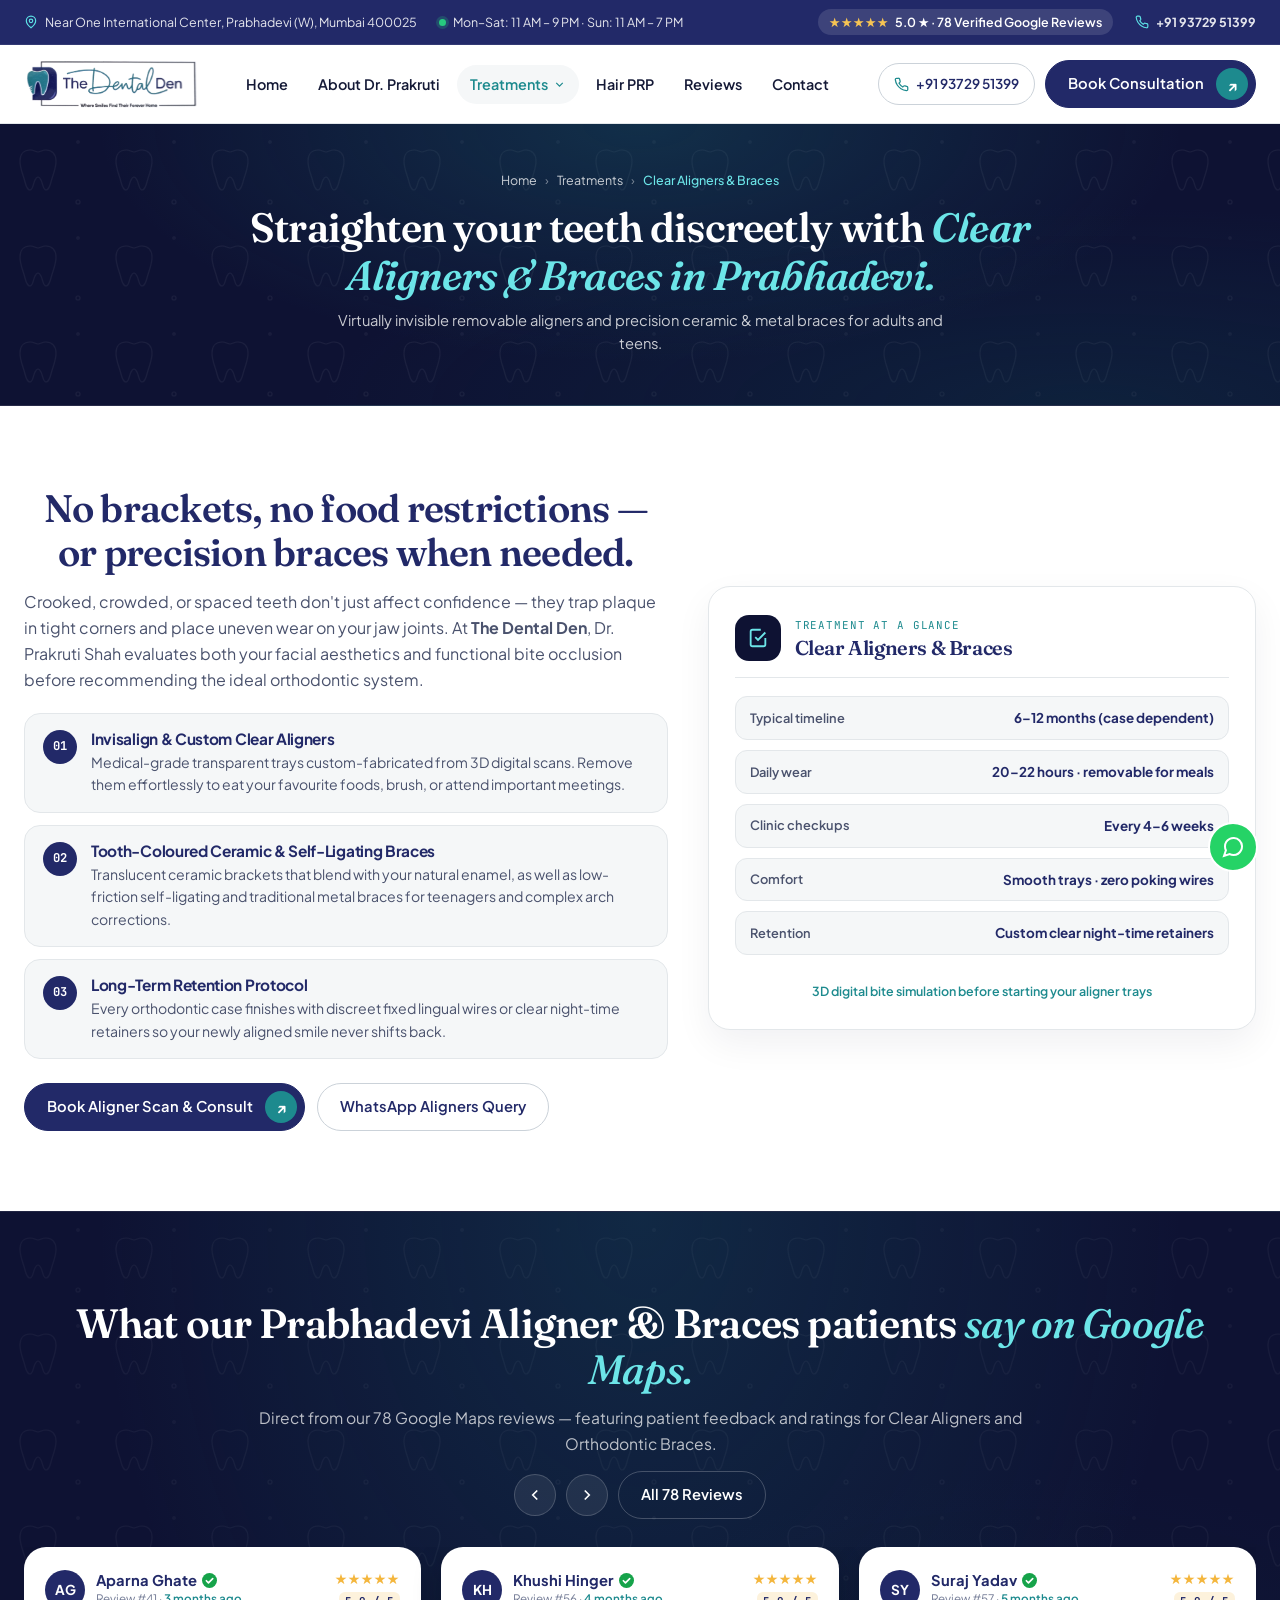
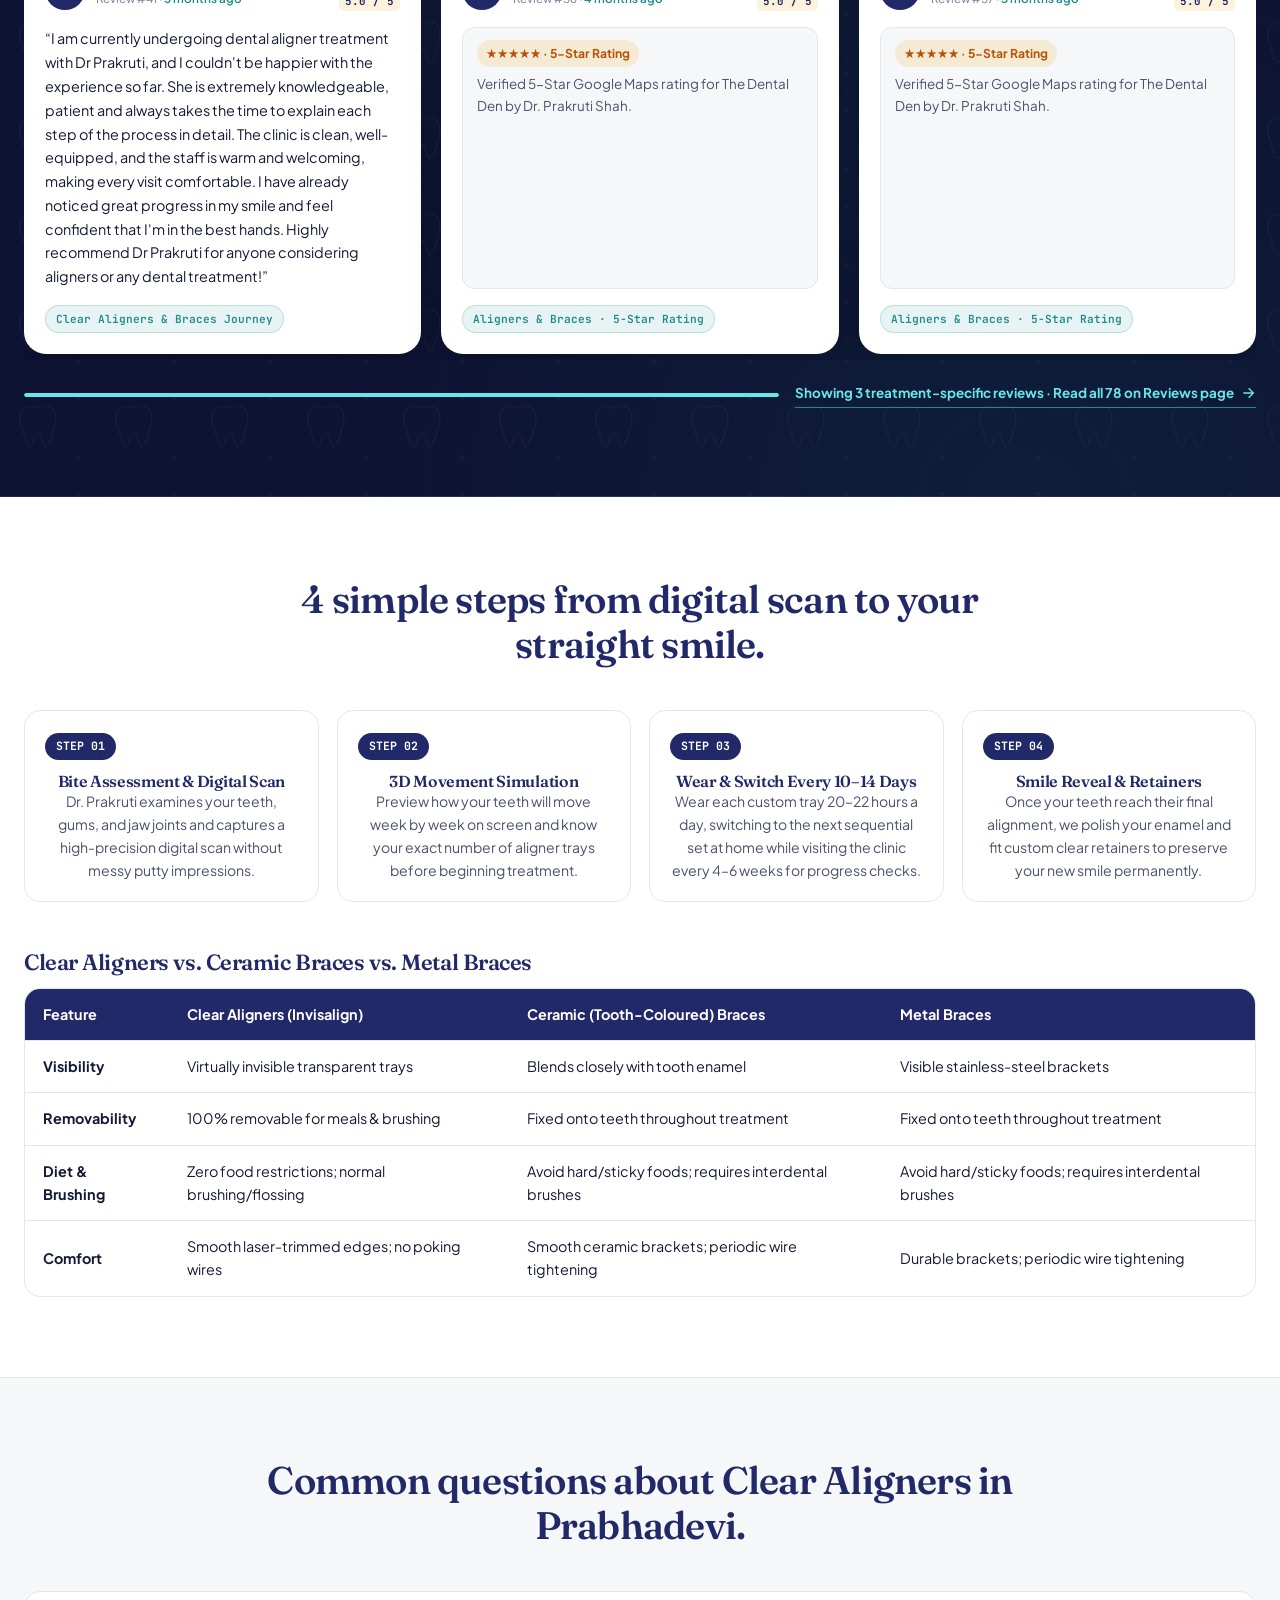
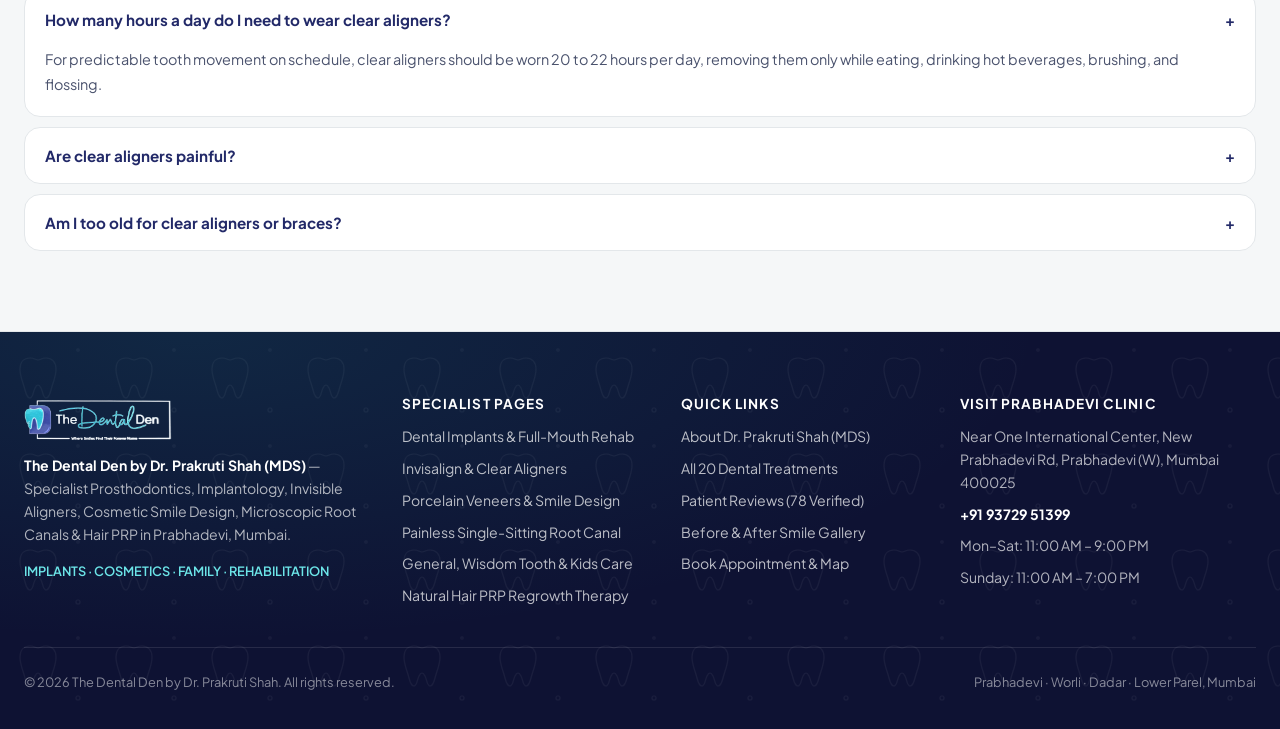
==== clear-aligners.html @ f4bcbfc5 "Initial production release of The Dental Den website (Dr. Prakruti Shah)" ====
<!DOCTYPE html>
<html lang="en-IN">
<head>
  <meta charset="UTF-8">
  <meta name="viewport" content="width=device-width, initial-scale=1.0">
  <title>Invisalign, Clear Aligners &amp; Braces in Prabhadevi, Mumbai | The Dental Den by Dr. Prakruti Shah</title>
  <meta name="description" content="Straighten crooked or spaced teeth discreetly with Invisalign, Clear Aligners, Ceramic &amp; Metal Braces at The Dental Den, Prabhadevi, Mumbai. 3D digital smile simulation &amp; personalized care by Dr. Prakruti Shah.">
  <link rel="canonical" href="https://thedentalden.in/clear-aligners.html">
    <link rel="preconnect" href="https://fonts.googleapis.com">
  <link rel="preconnect" href="https://fonts.gstatic.com" crossorigin>
  <link href="https://fonts.googleapis.com/css2?family=Fraunces:ital,opsz,wght@0,9..144,500;0,9..144,600;0,9..144,700;1,9..144,400;1,9..144,600&family=JetBrains+Mono:wght@500;600&family=Plus+Jakarta+Sans:wght@400;500;600;700&display=swap" rel="stylesheet">
  <link rel="stylesheet" href="assets/styles.css">

  <script type="application/ld+json">
  {
    "@context": "https://schema.org",
    "@graph": [
      {
        "@type": "BreadcrumbList",
        "itemListElement": [
          { "@type": "ListItem", "position": 1, "name": "Home", "item": "https://thedentalden.in/" },
          { "@type": "ListItem", "position": 2, "name": "Treatments", "item": "https://thedentalden.in/treatments.html" },
          { "@type": "ListItem", "position": 3, "name": "Invisalign, Clear Aligners & Braces", "item": "https://thedentalden.in/clear-aligners.html" }
        ]
      },
      {
        "@type": "MedicalProcedure",
        "name": "Invisalign, Clear Aligners & Orthodontic Braces",
        "procedureType": "https://schema.org/TherapeuticProcedure",
        "bodyLocation": "Teeth & Dental Arch",
        "description": "Orthodontic teeth straightening using removable transparent clear aligners (Invisalign), tooth-coloured ceramic braces, and precision metal braces at The Dental Den, Prabhadevi, Mumbai."
      },
      {
        "@type": "FAQPage",
        "mainEntity": [
          {
            "@type": "Question",
            "name": "How many hours a day do I need to wear clear aligners?",
            "acceptedAnswer": {
              "@type": "Answer",
              "text": "For predictable tooth movement on schedule, clear aligners should be worn 20 to 22 hours per day, removing them only while eating, drinking hot beverages, brushing, and flossing."
            }
          },
          {
            "@type": "Question",
            "name": "Are clear aligners suitable for working professionals in Prabhadevi & Lower Parel?",
            "acceptedAnswer": {
              "@type": "Answer",
              "text": "Yes! Because clear aligners are virtually invisible, removable for client lunches or presentations, and require fewer in-clinic adjustment visits than wired braces, they are the #1 choice for corporate professionals around One International Center and Lower Parel."
            }
          },
          {
            "@type": "Question",
            "name": "Do you also offer ceramic and metal braces for teenagers and complex bite cases?",
            "acceptedAnswer": {
              "@type": "Answer",
              "text": "Yes. Both Aligners and Braces are core treatments at The Dental Den. We offer tooth-coloured ceramic braces, self-ligating braces, and conventional metal braces depending on your clinical requirement and budget."
            }
          }
        ]
      }
    ]
  }
  </script>
</head>
<body>

  <!-- B1. Top Utility Bar (Visible on Desktop, Hidden on Mobile < 1024px) -->
  <div class="topbar">
    <div class="container topbar-inner">
      <div class="topbar-items">
        <span class="topbar-item">
          <svg viewBox="0 0 24 24" fill="none" stroke="currentColor" stroke-width="2"><path d="M20 10c0 6-8 12-8 12s-8-6-8-12a8 8 0 0 1 16 0Z"/><circle cx="12" cy="10" r="3"/></svg>
          <span>Near One International Center, Prabhadevi (W), Mumbai 400025</span>
        </span>
        <span class="topbar-item">
          <span class="status-dot"></span>
          <span>Mon–Sat: 11 AM – 9 PM · Sun: 11 AM – 7 PM</span>
        </span>
      </div>
      <div class="topbar-items">
        <a href="reviews.html" class="rating-pill" title="Read Verified Google Reviews">
          <span class="stars">★★★★★</span>
          <span>5.0 ★ · 78 Verified Google Reviews</span>
        </a>
        <a href="tel:+919372951399" class="topbar-item">
          <svg viewBox="0 0 24 24" fill="none" stroke="currentColor" stroke-width="2"><path d="M22 16.92v3a2 2 0 0 1-2.18 2 19.79 19.79 0 0 1-8.63-3.07 19.5 19.5 0 0 1-6-6 19.79 19.79 0 0 1-3.07-8.67A2 2 0 0 1 4.11 2h3a2 2 0 0 1 2 1.72c.127.96.361 1.903.7 2.81a2 2 0 0 1-.45 2.11L8.09 9.91a16 16 0 0 0 6 6l1.27-1.27a2 2 0 0 1 2.11-.45c.907.339 1.85.573 2.81.7A2 2 0 0 1 22 16.92z"/></svg>
          <strong>+91 93729 51399</strong>
        </a>
      </div>
    </div>
  </div>

  <!-- Sticky Header -->
  <header class="site-header">
    <div class="container nav-inner">
      <a href="index.html" class="brand-logo" aria-label="The Dental Den by Dr. Prakruti Shah Home">
        <img src="assets/logo-nav-light.webp" class="logo-for-light" alt="The Dental Den — Where Smiles Find Their Forever Home">
      </a>

      <nav class="nav-links" aria-label="Primary Navigation">
        <a href="index.html" class="nav-link">Home</a>
        <a href="about.html" class="nav-link">About Dr. Prakruti</a>
        <div class="nav-item-dropdown">
          <a href="treatments.html" class="nav-link active" aria-haspopup="true">
            <span>Treatments</span>
            <svg width="13" height="13" viewBox="0 0 24 24" fill="none" stroke="currentColor" stroke-width="2.2"><path d="m6 9 6 6 6-6"/></svg>
          </a>
          <div class="dropdown-menu" role="menu">
            <a href="dental-implants.html" class="dropdown-item">
              <div class="dropdown-icon"><svg viewBox="0 0 24 24" fill="none" stroke="currentColor" stroke-width="2"><path d="M12 2v20M8 6h8M9 12h6M10 18h4"/></svg></div>
              <div><strong>Dental Implants &amp; Rehab</strong><span>3D-guided implants, crowns &amp; bridges</span></div>
            </a>
            <a href="clear-aligners.html" class="dropdown-item">
              <div class="dropdown-icon"><svg viewBox="0 0 24 24" fill="none" stroke="currentColor" stroke-width="2"><rect x="3" y="8" width="18" height="8" rx="4"/></svg></div>
              <div><strong>Invisalign &amp; Clear Aligners</strong><span>Invisible braces &amp; orthodontic care</span></div>
            </a>
            <a href="cosmetic-dentistry.html" class="dropdown-item">
              <div class="dropdown-icon"><svg viewBox="0 0 24 24" fill="none" stroke="currentColor" stroke-width="2"><path d="m12 3 1.9 5.8a2 2 0 0 0 1.3 1.3L21 12l-5.8 1.9a2 2 0 0 0-1.3 1.3L12 21l-1.9-5.8a2 2 0 0 0-1.3-1.3L3 12l5.8-1.9a2 2 0 0 0 1.3-1.3Z"/></svg></div>
              <div><strong>Cosmetic &amp; Smile Design</strong><span>Porcelain veneers, laminates &amp; whitening</span></div>
            </a>
            <a href="root-canal-treatment.html" class="dropdown-item">
              <div class="dropdown-icon"><svg viewBox="0 0 24 24" fill="none" stroke="currentColor" stroke-width="2"><path d="M12 22s8-4 8-10V5l-8-3-8 3v7c0 6 8 10 8 10z"/></svg></div>
              <div><strong>Painless Root Canal (RCT)</strong><span>Single-sitting microscopic endodontics</span></div>
            </a>
            <a href="general-dentistry.html" class="dropdown-item">
              <div class="dropdown-icon"><svg viewBox="0 0 24 24" fill="none" stroke="currentColor" stroke-width="2"><circle cx="12" cy="12" r="9"/><path d="M9 12l2 2 4-4"/></svg></div>
              <div><strong>General &amp; Kids Dentistry</strong><span>Scaling, fillings, wisdom tooth &amp; kids care</span></div>
            </a>
            <a href="hair-prp.html" class="dropdown-item">
              <div class="dropdown-icon"><svg viewBox="0 0 24 24" fill="none" stroke="currentColor" stroke-width="2"><path d="M12 2.69l5.66 5.66a8 8 0 1 1-11.31 0z"/></svg></div>
              <div><strong>Hair PRP Therapy</strong><span>Natural platelet-rich plasma hair regrowth</span></div>
            </a>
          </div>
        </div>
        <a href="hair-prp.html" class="nav-link">Hair PRP</a>
        <a href="reviews.html" class="nav-link">Reviews</a>
        <a href="contact.html" class="nav-link">Contact</a>
      </nav>

      <div class="nav-actions">
        <a href="tel:+919372951399" class="nav-phone-btn">
          <svg viewBox="0 0 24 24" fill="none" stroke="currentColor" stroke-width="2"><path d="M22 16.92v3a2 2 0 0 1-2.18 2 19.79 19.79 0 0 1-8.63-3.07 19.5 19.5 0 0 1-6-6 19.79 19.79 0 0 1-3.07-8.67A2 2 0 0 1 4.11 2h3a2 2 0 0 1 2 1.72c.127.96.361 1.903.7 2.81a2 2 0 0 1-.45 2.11L8.09 9.91a16 16 0 0 0 6 6l1.27-1.27a2 2 0 0 1 2.11-.45c.907.339 1.85.573 2.81.7A2 2 0 0 1 22 16.92z"/></svg>
          <span>+91 93729 51399</span>
        </a>
        <button type="button" class="btn btn-primary" data-open-booking="true">
          <span>Book Consultation</span>
        </button>
        <button class="mobile-menu-btn" id="mobileMenuBtn" aria-label="Open navigation menu" aria-expanded="false">
          <svg viewBox="0 0 24 24" fill="none" stroke="currentColor" stroke-width="2"><line x1="3" y1="6" x2="21" y2="6"/><line x1="3" y1="12" x2="21" y2="12"/><line x1="3" y1="18" x2="21" y2="18"/></svg>
        </button>
      </div>
    </div>
  </header>

  <!-- B5. Mobile Drawer (Automatically populated & enhanced by main.js) -->
  <div class="mobile-drawer" id="mobileDrawer" aria-hidden="true">
    <div class="mobile-drawer-panel"></div>
  </div>

  <main>
    <section class="page-hero">
      <div class="wrap">
        <nav class="breadcrumb" aria-label="Breadcrumb">
          <a href="index.html">Home</a> <span>›</span> <a href="treatments.html">Treatments</a> <span>›</span> <span>Clear Aligners &amp; Braces</span>
        </nav>
        <h1>Straighten your teeth discreetly with <span class="serif">Clear Aligners &amp; Braces in Prabhadevi.</span></h1>
        <p class="lead">Virtually invisible removable aligners and precision ceramic &amp; metal braces for adults and teens.</p>
      </div>
    </section>

    <!-- ALIGNERS + BRACES OVERVIEW -->
    <section class="blk">
      <div class="wrap doc-grid">
        <div>
          <span class="eyebrow">Invisible &amp; Fixed Orthodontics</span>
          <h2 class="h2">No brackets, no food restrictions — <span class="serif">or precision braces when needed.</span></h2>
          <p style="color:var(--ink-2);margin:14px 0">
            Crooked, crowded, or spaced teeth don't just affect confidence — they trap plaque in tight corners and place uneven wear on your jaw joints. At <strong>The Dental Den</strong>, Dr. Prakruti Shah evaluates both your facial aesthetics and functional bite occlusion before recommending the ideal orthodontic system.
          </p>
          <div class="doc-creds">
            <div class="cred-row">
              <div class="cred-ico">01</div>
              <div>
                <h4>Invisalign &amp; Custom Clear Aligners</h4>
                <p>Medical-grade transparent trays custom-fabricated from 3D digital scans. Remove them effortlessly to eat your favourite foods, brush, or attend important meetings.</p>
              </div>
            </div>
            <div class="cred-row" id="braces">
              <div class="cred-ico">02</div>
              <div>
                <h4>Tooth-Coloured Ceramic &amp; Self-Ligating Braces</h4>
                <p>Translucent ceramic brackets that blend with your natural enamel, as well as low-friction self-ligating and traditional metal braces for teenagers and complex arch corrections.</p>
              </div>
            </div>
            <div class="cred-row">
              <div class="cred-ico">03</div>
              <div>
                <h4>Long-Term Retention Protocol</h4>
                <p>Every orthodontic case finishes with discreet fixed lingual wires or clear night-time retainers so your newly aligned smile never shifts back.</p>
              </div>
            </div>
          </div>
          <div class="hero-ctas" style="margin-top:24px">
            <a class="btn btn-primary" href="contact.html"><span>Book Aligner Scan &amp; Consult</span></a>
            <a class="btn btn-wa" href="https://wa.me/919372951399?text=Hello%20Dr.%20Prakruti%2C%20I%20would%20like%20to%20enquire%20about%20Clear%20Aligners%20%2F%20Braces%20at%20The%20Dental%20Den." target="_blank" rel="noopener">WhatsApp Aligners Query</a>
          </div>
        </div>

        <aside class="glance-card" aria-label="Clear Aligners at a glance">
          <div class="glance-head">
            <span class="glance-icon" aria-hidden="true"><svg viewBox="0 0 24 24" fill="none" stroke="currentColor" stroke-width="2"><path d="M9 11l3 3 8-8"/><path d="M20 12v7a2 2 0 0 1-2 2H6a2 2 0 0 1-2-2V5a2 2 0 0 1 2-2h9"/></svg></span>
            <div><small>Treatment at a glance</small><h3>Clear Aligners &amp; Braces</h3></div>
          </div>
          <dl class="glance-list">
            <div><dt>Typical timeline</dt><dd>6–12 months (case dependent)</dd></div>
            <div><dt>Daily wear</dt><dd>20–22 hours · removable for meals</dd></div>
            <div><dt>Clinic checkups</dt><dd>Every 4–6 weeks</dd></div>
            <div><dt>Comfort</dt><dd>Smooth trays · zero poking wires</dd></div>
            <div><dt>Retention</dt><dd>Custom clear night-time retainers</dd></div>
          </dl>
          <p class="glance-foot">3D digital bite simulation before starting your aligner trays</p>
        </aside>
      </div>
    </section>

            <!-- Treatment-Specific Verified Google Reviews Carousel (Homepage Layout: 3 Desktop / 1+Peek Mobile) -->
    <section class="section section-dark treatment-reviews-sec" id="reviews">
      <div class="container">
        <div class="section-header-split reveal">
          <div>
            <span class="eyebrow">Verified Clear Aligners & Braces Reviews · 3 Patients</span>
            <h2 class="section-title">What our Prabhadevi Aligner &amp; Braces patients <em>say on Google Maps.</em></h2>
            <p class="section-sub">Direct from our 78 Google Maps reviews — featuring patient feedback and ratings for Clear Aligners and Orthodontic Braces.</p>
          </div>
          <div class="reviews-controls">
            <button type="button" class="carousel-btn" id="reviewsPrevBtn" data-carousel-prev aria-label="Previous review">
              <svg viewBox="0 0 24 24" fill="none" stroke="currentColor" stroke-width="2.2"><path d="m15 18-6-6 6-6"/></svg>
            </button>
            <button type="button" class="carousel-btn" id="reviewsNextBtn" data-carousel-next aria-label="Next review">
              <svg viewBox="0 0 24 24" fill="none" stroke="currentColor" stroke-width="2.2"><path d="m9 18 6-6-6-6"/></svg>
            </button>
            <a href="reviews.html" class="btn btn-ghost">
              <span>All 78 Reviews</span>
            </a>
          </div>
        </div>

        <div class="reviews-carousel-track" id="reviewsCarouselTrack">
          <article class="review-card" data-review-id="41" data-categories="aligners" data-stars="5">
            <div class="review-head">
              <div class="reviewer-meta">
                <div class="reviewer-avatar">AG</div>
                <div>
                  <div class="reviewer-name">Aparna Ghate</div>
                  <div class="reviewer-badge">Review #41 · <span class="rev-time-pill">3 months ago</span></div>
                </div>
              </div>
              <div class="review-rating-col" aria-label="5 out of 5 stars">
                <div class="review-stars">★★★★★</div>
                <span class="review-star-num">5.0 / 5</span>
              </div>
            </div>
            <p class="review-quote">“I am currently undergoing dental aligner treatment with Dr Prakruti, and I couldn&#x27;t be happier with the experience so far. She is extremely knowledgeable, patient and always takes the time to explain each step of the process in detail. The clinic is clean, well-equipped, and the staff is warm and welcoming, making every visit comfortable. I have already noticed great progress in my smile and feel confident that I&#x27;m in the best hands. Highly recommend Dr Prakruti for anyone considering aligners or any dental treatment!”</p>
            <span class="review-tag">Clear Aligners &amp; Braces Journey</span>
          </article>

          <article class="review-card" data-review-id="56" data-categories="aligners star-only" data-stars="5">
            <div class="review-head">
              <div class="reviewer-meta">
                <div class="reviewer-avatar">KH</div>
                <div>
                  <div class="reviewer-name">Khushi Hinger</div>
                  <div class="reviewer-badge">Review #56 · <span class="rev-time-pill">4 months ago</span></div>
                </div>
              </div>
              <div class="review-rating-col" aria-label="5 out of 5 stars">
                <div class="review-stars">★★★★★</div>
                <span class="review-star-num">5.0 / 5</span>
              </div>
            </div>
            <div class="review-quote review-star-only-box">
              <span class="star-only-pill">★★★★★ · 5-Star Rating</span>
              <p>Verified 5-Star Google Maps rating for The Dental Den by Dr. Prakruti Shah.</p>
            </div>
            <span class="review-tag">Aligners &amp; Braces · 5-Star Rating</span>
          </article>

          <article class="review-card" data-review-id="57" data-categories="aligners star-only" data-stars="5">
            <div class="review-head">
              <div class="reviewer-meta">
                <div class="reviewer-avatar">SY</div>
                <div>
                  <div class="reviewer-name">Suraj Yadav</div>
                  <div class="reviewer-badge">Review #57 · <span class="rev-time-pill">5 months ago</span></div>
                </div>
              </div>
              <div class="review-rating-col" aria-label="5 out of 5 stars">
                <div class="review-stars">★★★★★</div>
                <span class="review-star-num">5.0 / 5</span>
              </div>
            </div>
            <div class="review-quote review-star-only-box">
              <span class="star-only-pill">★★★★★ · 5-Star Rating</span>
              <p>Verified 5-Star Google Maps rating for The Dental Den by Dr. Prakruti Shah.</p>
            </div>
            <span class="review-tag">Aligners &amp; Braces · 5-Star Rating</span>
          </article>
        </div>

        <div class="carousel-progress-wrap">
          <div class="carousel-progress-bar" aria-hidden="true">
            <div class="carousel-progress-fill" id="reviewsProgressFill"></div>
          </div>
          <a href="reviews.html" class="link-editorial">
            <span>Showing 3 treatment-specific reviews · Read all 78 on Reviews page</span>
            <svg viewBox="0 0 24 24" fill="none" stroke="currentColor" stroke-width="2"><path d="M5 12h14M13 5l7 7-7 7"/></svg>
          </a>
        </div>
      </div>
    </section>

    <!-- PROCESS + COMPARISON TABLE -->
    <section class="blk">
      <div class="wrap">
        <div class="sec-head">
          <div>
            <span class="eyebrow">How Clear Aligners Work</span>
            <h2 class="h2">4 simple steps from digital scan <span class="serif">to your straight smile.</span></h2>
          </div>
        </div>

        <div class="process-steps">
          <div class="step-card">
            <span class="step-num">STEP 01</span>
            <h4>Bite Assessment &amp; Digital Scan</h4>
            <p>Dr. Prakruti examines your teeth, gums, and jaw joints and captures a high-precision digital scan without messy putty impressions.</p>
          </div>
          <div class="step-card">
            <span class="step-num">STEP 02</span>
            <h4>3D Movement Simulation</h4>
            <p>Preview how your teeth will move week by week on screen and know your exact number of aligner trays before beginning treatment.</p>
          </div>
          <div class="step-card">
            <span class="step-num">STEP 03</span>
            <h4>Wear &amp; Switch Every 10–14 Days</h4>
            <p>Wear each custom tray 20–22 hours a day, switching to the next sequential set at home while visiting the clinic every 4–6 weeks for progress checks.</p>
          </div>
          <div class="step-card">
            <span class="step-num">STEP 04</span>
            <h4>Smile Reveal &amp; Retainers</h4>
            <p>Once your teeth reach their final alignment, we polish your enamel and fit custom clear retainers to preserve your new smile permanently.</p>
          </div>
        </div>

        <h3 style="font-size:22px;margin:48px 0 12px">Clear Aligners vs. Ceramic Braces vs. Metal Braces</h3>
        <div class="compare-table-wrap">
          <table class="compare-table">
            <thead>
              <tr>
                <th>Feature</th>
                <th>Clear Aligners (Invisalign)</th>
                <th>Ceramic (Tooth-Coloured) Braces</th>
                <th>Metal Braces</th>
              </tr>
            </thead>
            <tbody>
              <tr>
                <td><strong>Visibility</strong></td>
                <td>Virtually invisible transparent trays</td>
                <td>Blends closely with tooth enamel</td>
                <td>Visible stainless-steel brackets</td>
              </tr>
              <tr>
                <td><strong>Removability</strong></td>
                <td>100% removable for meals &amp; brushing</td>
                <td>Fixed onto teeth throughout treatment</td>
                <td>Fixed onto teeth throughout treatment</td>
              </tr>
              <tr>
                <td><strong>Diet &amp; Brushing</strong></td>
                <td>Zero food restrictions; normal brushing/flossing</td>
                <td>Avoid hard/sticky foods; requires interdental brushes</td>
                <td>Avoid hard/sticky foods; requires interdental brushes</td>
              </tr>
              <tr>
                <td><strong>Comfort</strong></td>
                <td>Smooth laser-trimmed edges; no poking wires</td>
                <td>Smooth ceramic brackets; periodic wire tightening</td>
                <td>Durable brackets; periodic wire tightening</td>
              </tr>
            </tbody>
          </table>
        </div>
      </div>
    </section>

    <!-- FAQs -->
    <section class="blk alt">
      <div class="wrap">
        <div class="sec-head">
          <div>
            <span class="eyebrow">Aligner &amp; Braces FAQs</span>
            <h2 class="h2">Common questions about <span class="serif">Clear Aligners in Prabhadevi.</span></h2>
          </div>
        </div>

        <div class="faq-list">
          <div class="faq-item open">
            <button class="faq-q">How many hours a day do I need to wear clear aligners? <span class="plus">+</span></button>
            <div class="faq-a">For predictable tooth movement on schedule, clear aligners should be worn 20 to 22 hours per day, removing them only while eating, drinking hot beverages, brushing, and flossing.</div>
          </div>
          <div class="faq-item">
            <button class="faq-q">Are clear aligners painful? <span class="plus">+</span></button>
            <div class="faq-a">No. Unlike wire braces that can poke the cheeks, clear aligners apply gentle, controlled micro-forces. You may feel mild snugness for the first 24–48 hours when switching to a new tray, which is a sign the aligner is gently moving your teeth.</div>
          </div>
          <div class="faq-item">
            <button class="faq-q">Am I too old for clear aligners or braces? <span class="plus">+</span></button>
            <div class="faq-a">Never! As long as your gums and supporting bone are healthy, teeth can be moved safely at age 15 or age 55. Many of our aligner patients are working professionals in their 20s, 30s, and 40s.</div>
          </div>
        </div>
      </div>
    </section>
  </main>

  <!-- Footer -->
  <footer class="site-footer">
    <div class="container">
      <div class="footer-grid">
        <div class="footer-col">
          <a href="index.html" class="brand-logo" style="margin-bottom:14px;">
            <img src="assets/logo-nav-dark.webp" alt="The Dental Den Logo" style="height:44px;width:auto;">
          </a>
          <p style="font-size:0.88rem;line-height:1.65;margin-bottom:14px;">
            <strong>The Dental Den by Dr. Prakruti Shah (MDS)</strong> — Specialist Prosthodontics, Implantology, Invisible Aligners, Cosmetic Smile Design, Microscopic Root Canals &amp; Hair PRP in Prabhadevi, Mumbai.
          </p>
          <p style="font-size:0.8rem;color:var(--teal);font-weight:600;">
            IMPLANTS · COSMETICS · FAMILY · REHABILITATION
          </p>
        </div>

        <div class="footer-col">
          <h4>Specialist Pages</h4>
          <div class="footer-links">
            <a href="dental-implants.html">Dental Implants &amp; Full-Mouth Rehab</a>
            <a href="clear-aligners.html">Invisalign &amp; Clear Aligners</a>
            <a href="cosmetic-dentistry.html">Porcelain Veneers &amp; Smile Design</a>
            <a href="root-canal-treatment.html">Painless Single-Sitting Root Canal</a>
            <a href="general-dentistry.html">General, Wisdom Tooth &amp; Kids Care</a>
            <a href="hair-prp.html">Natural Hair PRP Regrowth Therapy</a>
          </div>
        </div>

        <div class="footer-col">
          <h4>Quick Links</h4>
          <div class="footer-links">
            <a href="about.html">About Dr. Prakruti Shah (MDS)</a>
            <a href="treatments.html">All 20 Dental Treatments</a>
            <a href="reviews.html">Patient Reviews (78 Verified)</a>
            <a href="#smile-results">Before &amp; After Smile Gallery</a>
            <a href="contact.html">Book Appointment &amp; Map</a>
          </div>
        </div>

        <div class="footer-col">
          <h4>Visit Prabhadevi Clinic</h4>
          <div class="footer-links">
            <span>Near One International Center, New Prabhadevi Rd, Prabhadevi (W), Mumbai 400025</span>
            <a href="tel:+919372951399" style="font-weight:700;color:#FFFFFF;">+91 93729 51399</a>
            <span>Mon–Sat: 11:00 AM – 9:00 PM</span>
            <span>Sunday: 11:00 AM – 7:00 PM</span>
          </div>
        </div>
      </div>

      <div class="footer-bottom">
        <span>© 2026 The Dental Den by Dr. Prakruti Shah. All rights reserved.</span>
        <span>Prabhadevi · Worli · Dadar · Lower Parel, Mumbai</span>
      </div>
    </div>
  </footer>

  <!-- B2. Floating Rounded Mobile Bottom Dock (Option 3) -->
  <nav class="mobile-bottom-bar" aria-label="Quick Mobile Actions">
    <a href="tel:+919372951399" class="mob-tab">
      <svg viewBox="0 0 24 24" fill="none" stroke="currentColor" stroke-width="2"><path d="M22 16.92v3a2 2 0 0 1-2.18 2 19.79 19.79 0 0 1-8.63-3.07 19.5 19.5 0 0 1-6-6 19.79 19.79 0 0 1-3.07-8.67A2 2 0 0 1 4.11 2h3a2 2 0 0 1 2 1.72c.127.96.361 1.903.7 2.81a2 2 0 0 1-.45 2.11L8.09 9.91a16 16 0 0 0 6 6l1.27-1.27a2 2 0 0 1 2.11-.45c.907.339 1.85.573 2.81.7A2 2 0 0 1 22 16.92z"/></svg>
      <span>Call</span>
    </a>
    <a href="https://wa.me/919372951399?text=Hi%20Dr.%20Prakruti%2C%20I%20would%20like%20to%20book%20an%20appointment%20at%20The%20Dental%20Den." target="_blank" rel="noopener" class="mob-tab">
      <svg viewBox="0 0 24 24" fill="none" stroke="currentColor" stroke-width="2"><path d="M21 11.5a8.38 8.38 0 0 1-.9 3.8 8.5 8.5 0 0 1-7.6 4.7 8.38 8.38 0 0 1-3.8-.9L3 21l1.9-5.7a8.38 8.38 0 0 1-.9-3.8 8.5 8.5 0 0 1 4.7-7.6 8.38 8.38 0 0 1 3.8-.9h.5a8.48 8.48 0 0 1 8 8v.5z"/></svg>
      <span>WhatsApp</span>
    </a>
    <a href="https://maps.app.goo.gl/qgpQpd8vG98as5N77" target="_blank" rel="noopener" class="mob-tab">
      <svg viewBox="0 0 24 24" fill="none" stroke="currentColor" stroke-width="2"><path d="M20 10c0 6-8 12-8 12s-8-6-8-12a8 8 0 0 1 16 0Z"/><circle cx="12" cy="10" r="3"/></svg>
      <span>Map</span>
    </a>
    <a href="#contact" class="mob-tab primary" data-open-booking="true">
      <svg viewBox="0 0 24 24" fill="none" stroke="currentColor" stroke-width="2"><rect x="3" y="4" width="18" height="18" rx="2"/><path d="M16 2v4M8 2v4M3 10h18"/></svg>
      <span>Book Visit</span>
    </a>
  </nav>

  <script src="assets/main.js"></script>
</body>
</html>
---- assets/styles.css ----
/* ==========================================================================
   THE DENTAL DEN BY DR. PRAKRUTI SHAH — V3 CLEAN CLINICAL LUXURY DESIGN SYSTEM
   3-Colour Palette: Deep Navy (#222968) · Logo Teal (#1D8A8E) · Soft Grey (#F5F7F8)
   Background: Crisp White (#FFFFFF) · Flat 1px Borders · Option 3 Pill + Arrow Buttons
   ========================================================================== */

:root {
  /* Core 3-Colour System + Crisp White */
  --bg: #FFFFFF;
  --bg-soft: #F5F7F8;
  --bg-elevated: #FFFFFF;
  --surface: #FFFFFF;
  --surface-2: #F5F7F8;

  /* Primary 1: Deep Navy */
  --navy: #222968;
  --navy-deep: #141942;
  --navy-soft: rgba(34, 41, 104, 0.06);

  /* Primary 2: Logo Teal */
  --teal: #1D8A8E;
  --teal-deep: #156B6E;
  --teal-soft: rgba(29, 138, 142, 0.10);

  /* Text Hierarchy */
  --ink: #141936;
  --ink-2: #4A526D;
  --ink-3: #747C96;

  /* Flat Clean Borders (Zero Heavy Shadows) */
  --line: #E3E7EA;
  --line-strong: #CBD2D9;

  /* Compatibility Aliases for Subpages */
  --accent: #1D8A8E;
  --accent-2: #222968;
  --gold: #1D8A8E;
  --gold-soft: rgba(29, 138, 142, 0.10);

  /* Typography */
  --font-display: 'Fraunces', Georgia, serif;
  --font-sans: 'Plus Jakarta Sans', -apple-system, BlinkMacSystemFont, sans-serif;
  --font-mono: 'JetBrains Mono', monospace;

  /* Layout & Radii */
  --container: 1260px;
  --radius-xs: 8px;
  --radius-sm: 12px;
  --radius-md: 16px;
  --radius-lg: 22px;
  --radius-xl: 28px;
  --radius-pill: 999px;
  --ease-out: cubic-bezier(0.22, 1, 0.36, 1);
}

/* Reset & Base */
*, *::before, *::after {
  box-sizing: border-box;
  margin: 0;
  padding: 0;
}

html {
  scroll-behavior: smooth;
  scroll-padding-top: 88px;
  -webkit-text-size-adjust: 100%;
  background: var(--bg);
}

body {
  font-family: var(--font-sans);
  background-color: var(--bg);
  color: var(--ink);
  line-height: 1.62;
  font-size: 16px;
  overflow-x: hidden;
  -webkit-font-smoothing: antialiased;
  -moz-osx-font-smoothing: grayscale;
}

@media (max-width: 1023px) {
  body {
    padding-bottom: 84px; /* Space for Floating Mobile Dock */
  }
}

img, svg, video {
  max-width: 100%;
  height: auto;
  display: block;
}

a {
  color: inherit;
  text-decoration: none;
  transition: color 0.2s var(--ease-out), background-color 0.2s var(--ease-out), border-color 0.2s var(--ease-out), transform 0.2s var(--ease-out);
}

button, input, select, textarea {
  font-family: inherit;
  font-size: inherit;
  color: inherit;
  background: none;
  border: none;
}

button {
  cursor: pointer;
}

ul {
  list-style: none;
}

.container {
  width: 100%;
  max-width: var(--container);
  margin: 0 auto;
  padding: 0 24px;
}

@media (max-width: 640px) {
  .container {
    padding: 0 16px;
  }
}

/* ==========================================================================
   TYPOGRAPHY & SECTION HEADERS
   ========================================================================== */
.eyebrow {
  display: inline-flex;
  align-items: center;
  gap: 8px;
  font-family: var(--font-mono);
  font-size: 0.74rem;
  font-weight: 600;
  text-transform: uppercase;
  letter-spacing: 0.12em;
  color: var(--teal);
  background: var(--teal-soft);
  padding: 6px 13px;
  border-radius: var(--radius-pill);
  margin-bottom: 14px;
}

.eyebrow::before {
  content: "";
  width: 6px;
  height: 6px;
  border-radius: 50%;
  background: var(--teal);
  flex-shrink: 0;
}

h1, h2, h3, h4, .serif {
  font-family: var(--font-display);
  font-weight: 600;
  line-height: 1.14;
  letter-spacing: -0.02em;
  color: var(--navy);
}

h1 em, h2 em, h3 em, .serif em {
  font-style: italic;
  font-weight: 500;
  color: var(--teal);
}

.section {
  padding: 88px 0;
  position: relative;
  background: var(--bg);
}

.section-soft,
.section.alt-bg {
  background: var(--bg-soft);
  border-top: 1px solid var(--line);
  border-bottom: 1px solid var(--line);
}

@media (max-width: 767px) {
  .section {
    padding: 56px 0;
  }
}

/* Centred section headers: eyebrow, title, subtext and any controls/tabs stack in the middle */
.section-header,
.sec-head {
  display: flex;
  flex-direction: column;
  align-items: center;
  justify-content: center;
  text-align: center;
  gap: 22px;
  margin-bottom: 44px;
}

.section-header-left,
.sec-head > div {
  max-width: 760px;
  margin: 0 auto;
}

.sec-head .lead {
  margin: 0 auto;
}

.section-header .eyebrow,
.sec-head .eyebrow {
  justify-content: center;
  text-align: center;
  max-width: 100%;
}

@media (max-width: 767px) {
  .section-header .eyebrow,
  .sec-head .eyebrow {
    border-radius: 18px;
    line-height: 1.5;
  }

  .section-header .eyebrow::before,
  .sec-head .eyebrow::before {
    display: none;
  }
}

.section-title {
  font-size: clamp(1.85rem, 3.2vw, 2.75rem);
  color: var(--navy);
  margin-bottom: 12px;
}

.section-sub {
  font-size: 1.02rem;
  color: var(--ink-2);
  max-width: 620px;
  line-height: 1.65;
}

.section-header .section-sub {
  margin-left: auto;
  margin-right: auto;
}

/* ==========================================================================
   UNIVERSAL BUTTON SYSTEM — OPTION 3: PILL + ARROW CIRCLE (EDITORIAL LUXURY)
   Strict Max of 2 Buttons Side-by-Side
   ========================================================================== */
.btn {
  display: inline-flex;
  align-items: center;
  justify-content: center;
  gap: 12px;
  font-family: var(--font-sans);
  font-size: 0.92rem;
  font-weight: 600;
  line-height: 1.2;
  border-radius: var(--radius-pill);
  cursor: pointer;
  transition: transform 0.22s var(--ease-out), background-color 0.22s var(--ease-out), border-color 0.22s var(--ease-out), color 0.22s var(--ease-out);
  white-space: nowrap;
  text-decoration: none;
  position: relative;
}

/* Hide any legacy inline SVG inside .btn-primary so only the clean Option 3 Arrow Circle shows */
.btn-primary > svg {
  display: none !important;
}

.btn-primary {
  background: var(--navy);
  color: #FFFFFF;
  padding: 7px 7px 7px 22px;
  min-height: 48px;
  border: 1px solid var(--navy);
}

.btn-primary::after {
  content: "↗";
  display: inline-flex;
  align-items: center;
  justify-content: center;
  width: 32px;
  height: 32px;
  border-radius: 50%;
  background: var(--teal);
  color: #FFFFFF;
  font-size: 0.95rem;
  font-weight: 700;
  line-height: 1;
  transition: transform 0.24s var(--ease-out), background-color 0.24s var(--ease-out);
  flex-shrink: 0;
}

.btn-primary:hover {
  background: var(--navy-deep);
  border-color: var(--navy-deep);
  transform: translateY(-2px);
}

.btn-primary:hover::after {
  transform: rotate(45deg);
  background: #229CA1;
}

/* White Pill + Teal Arrow Circle on Dark Hero / Navy CTA Cards */
.btn-primary.on-dark,
.hero .btn-primary,
.cta-band-card .btn-primary,
.parallax-card .btn-primary {
  background: #FFFFFF;
  color: var(--navy);
  border-color: #FFFFFF;
}

.btn-primary.on-dark:hover,
.hero .btn-primary:hover,
.cta-band-card .btn-primary:hover,
.parallax-card .btn-primary:hover {
  background: var(--bg-soft);
  color: var(--navy-deep);
  transform: translateY(-2px);
}

/* Secondary / Ghost Button */
.btn-ghost,
.btn-secondary {
  background: #FFFFFF;
  color: var(--navy);
  border: 1px solid var(--line-strong);
  padding: 11px 22px;
  min-height: 48px;
}

.btn-ghost > svg,
.btn-secondary > svg {
  width: 16px;
  height: 16px;
  flex-shrink: 0;
}

.btn-ghost:hover,
.btn-secondary:hover {
  border-color: var(--teal);
  color: var(--teal);
  background: var(--bg-soft);
  transform: translateY(-2px);
}

.hero .btn-ghost,
.cta-band-card .btn-ghost,
.parallax-card .btn-ghost {
  background: rgba(255, 255, 255, 0.12);
  color: #FFFFFF;
  border: 1px solid rgba(255, 255, 255, 0.34);
  backdrop-filter: blur(8px);
}

.hero .btn-ghost:hover,
.cta-band-card .btn-ghost:hover,
.parallax-card .btn-ghost:hover {
  background: rgba(255, 255, 255, 0.22);
  border-color: #FFFFFF;
  color: #FFFFFF;
}

/* Small Compact Button Variant */
.btn-sm {
  min-height: 38px;
  padding: 5px 5px 5px 16px;
  font-size: 0.82rem;
  gap: 8px;
}

.btn-sm.btn-primary::after {
  width: 26px;
  height: 26px;
  font-size: 0.82rem;
}

.btn-sm.btn-ghost,
.btn-sm.btn-secondary {
  padding: 7px 15px;
  min-height: 38px;
}

/* Editorial Link with Arrow */
.link-editorial {
  display: inline-flex;
  align-items: center;
  gap: 8px;
  font-size: 0.88rem;
  font-weight: 700;
  color: var(--navy);
  padding-bottom: 3px;
  border-bottom: 1.5px solid var(--teal);
  transition: gap 0.2s var(--ease-out), color 0.2s var(--ease-out);
}

.link-editorial:hover {
  color: var(--teal);
  gap: 12px;
}

/* ==========================================================================
   B1. TOP UTILITY BAR (VISIBLE ON DESKTOP, HIDDEN ON MOBILE)
   ========================================================================== */
.topbar {
  background: var(--navy);
  color: rgba(255, 255, 255, 0.9);
  font-size: 0.78rem;
  padding: 9px 0;
  border-bottom: 1px solid rgba(255, 255, 255, 0.08);
}

@media (max-width: 1023px) {
  .topbar {
    display: none !important;
  }
}

.topbar-inner {
  display: flex;
  justify-content: space-between;
  align-items: center;
  gap: 16px;
}

.topbar-items {
  display: flex;
  align-items: center;
  gap: 22px;
  flex-wrap: wrap;
}

.topbar-item {
  display: inline-flex;
  align-items: center;
  gap: 7px;
  color: rgba(255, 255, 255, 0.88);
}

.topbar-item svg {
  width: 14px;
  height: 14px;
  color: #5CE1E6;
  flex-shrink: 0;
}

.topbar-item a:hover {
  color: #FFFFFF;
  text-decoration: underline;
}

.status-dot {
  width: 7px;
  height: 7px;
  border-radius: 50%;
  background: #27C97F;
  box-shadow: 0 0 0 3px rgba(39, 201, 127, 0.22);
  display: inline-block;
}

.rating-pill {
  display: inline-flex;
  align-items: center;
  gap: 6px;
  background: rgba(255, 255, 255, 0.12);
  padding: 3px 11px;
  border-radius: var(--radius-pill);
  font-weight: 600;
  color: #FFFFFF;
}

.rating-pill .stars {
  color: #F6C453;
  letter-spacing: 1px;
}

/* ==========================================================================
   STICKY HEADER & NAVIGATION
   ========================================================================== */
.site-header {
  position: sticky;
  top: 0;
  z-index: 900;
  background: rgba(255, 255, 255, 0.96);
  backdrop-filter: blur(12px);
  -webkit-backdrop-filter: blur(12px);
  border-bottom: 1px solid var(--line);
}

.nav-inner {
  display: flex;
  align-items: center;
  justify-content: space-between;
  height: 78px;
  gap: 20px;
}

.brand-logo {
  display: inline-flex;
  align-items: center;
  flex-shrink: 0;
}

.brand-logo img {
  height: 50px;
  width: auto;
  object-fit: contain;
}

.brand-logo .logo-for-dark {
  display: none !important;
}

.brand-logo .logo-for-light {
  display: block !important;
}

@media (max-width: 640px) {
  .nav-inner {
    height: 68px;
  }
  .brand-logo img {
    height: 42px;
  }
}

.nav-links {
  display: flex;
  align-items: center;
  gap: 4px;
}

@media (max-width: 1023px) {
  .nav-links {
    display: none;
  }
}

.nav-link {
  padding: 8px 13px;
  font-size: 0.9rem;
  font-weight: 600;
  color: var(--ink);
  border-radius: var(--radius-pill);
  display: inline-flex;
  align-items: center;
  gap: 5px;
}

.nav-link:hover,
.nav-link.active {
  color: var(--teal);
  background: var(--bg-soft);
}

/* Desktop Dropdown for Treatments */
.nav-item-dropdown {
  position: relative;
}

.dropdown-menu {
  position: absolute;
  top: calc(100% + 8px);
  left: 0;
  width: 310px;
  background: #FFFFFF;
  border: 1px solid var(--line);
  border-radius: var(--radius-md);
  padding: 10px;
  opacity: 0;
  visibility: hidden;
  transform: translateY(8px);
  transition: all 0.2s var(--ease-out);
  z-index: 950;
}

.nav-item-dropdown:hover .dropdown-menu,
.nav-item-dropdown:focus-within .dropdown-menu {
  opacity: 1;
  visibility: visible;
  transform: translateY(0);
}

.dropdown-item {
  display: flex;
  align-items: flex-start;
  gap: 12px;
  padding: 10px 12px;
  border-radius: var(--radius-sm);
}

.dropdown-item:hover {
  background: var(--bg-soft);
}

.dropdown-icon {
  width: 34px;
  height: 34px;
  border-radius: 8px;
  background: var(--teal-soft);
  color: var(--teal);
  display: flex;
  align-items: center;
  justify-content: center;
  flex-shrink: 0;
}

.dropdown-icon svg {
  width: 17px;
  height: 17px;
}

.dropdown-item strong {
  display: block;
  font-size: 0.86rem;
  font-weight: 700;
  color: var(--navy);
}

.dropdown-item span {
  display: block;
  font-size: 0.75rem;
  color: var(--ink-2);
}

.nav-actions {
  display: flex;
  align-items: center;
  gap: 10px;
}

/* Hide legacy dark/light theme toggle button for clean white aesthetic */
.theme-toggle {
  display: none !important;
}

.nav-phone-btn {
  display: inline-flex;
  align-items: center;
  gap: 7px;
  padding: 9px 15px;
  border-radius: var(--radius-pill);
  border: 1px solid var(--line-strong);
  font-size: 0.85rem;
  font-weight: 600;
  color: var(--navy);
  background: #FFFFFF;
}

.nav-phone-btn svg {
  width: 15px;
  height: 15px;
  color: var(--teal);
}

.nav-phone-btn:hover {
  border-color: var(--teal);
  color: var(--teal);
}

@media (max-width: 1180px) {
  .nav-phone-btn {
    display: none;
  }
}

@media (max-width: 1023px) {
  .nav-actions .btn-primary {
    display: none;
  }
}

.mobile-menu-btn {
  display: none;
  width: 44px;
  height: 44px;
  border-radius: 50%;
  border: 1px solid var(--line-strong);
  background: #FFFFFF;
  color: var(--navy);
  align-items: center;
  justify-content: center;
}

.mobile-menu-btn svg {
  width: 20px;
  height: 20px;
}

@media (max-width: 1023px) {
  .mobile-menu-btn {
    display: inline-flex;
  }
}

/* ==========================================================================
   B5. UPGRADED CLEAN WHITE MOBILE SIDE MENU DRAWER
   ========================================================================== */
.mobile-drawer {
  position: fixed;
  inset: 0;
  background: rgba(20, 25, 54, 0.45);
  backdrop-filter: blur(4px);
  z-index: 1100;
  opacity: 0;
  visibility: hidden;
  transition: opacity 0.25s var(--ease-out), visibility 0.25s var(--ease-out);
  display: flex;
  justify-content: flex-end;
}

.mobile-drawer.open {
  opacity: 1;
  visibility: visible;
}

.mobile-drawer-panel {
  width: min(370px, 90vw);
  height: 100%;
  background: #FFFFFF;
  padding: 20px;
  display: flex;
  flex-direction: column;
  justify-content: space-between;
  overflow-y: auto;
  transform: translateX(100%);
  transition: transform 0.3s var(--ease-out);
  border-left: 1px solid var(--line);
}

.mobile-drawer.open .mobile-drawer-panel {
  transform: translateX(0);
}

.drawer-top {
  display: flex;
  align-items: center;
  justify-content: space-between;
  padding-bottom: 16px;
  border-bottom: 1px solid var(--line);
}

.drawer-status-pill {
  display: flex;
  align-items: center;
  gap: 8px;
  background: var(--bg-soft);
  border: 1px solid var(--line);
  padding: 9px 12px;
  border-radius: var(--radius-sm);
  font-size: 0.78rem;
  font-weight: 600;
  color: var(--navy);
  margin: 14px 0;
}

.mobile-nav-list {
  display: flex;
  flex-direction: column;
  gap: 4px;
}

.mobile-nav-list a,
.drawer-acc-toggle {
  display: flex;
  align-items: center;
  justify-content: space-between;
  width: 100%;
  padding: 12px 14px;
  border-radius: var(--radius-sm);
  font-size: 0.96rem;
  font-weight: 600;
  color: var(--navy);
  text-align: left;
}

.mobile-nav-list a:hover,
.drawer-acc-toggle:hover {
  background: var(--bg-soft);
  color: var(--teal);
}

.drawer-acc-toggle svg {
  width: 16px;
  height: 16px;
  transition: transform 0.2s var(--ease-out);
}

.drawer-acc-toggle[aria-expanded="true"] svg {
  transform: rotate(180deg);
}

.drawer-acc-panel {
  display: none;
  padding: 4px 0 8px 14px;
  border-left: 2px solid var(--teal-soft);
  margin-left: 14px;
}

.drawer-acc-panel.open {
  display: flex;
  flex-direction: column;
  gap: 2px;
}

.drawer-acc-panel a {
  padding: 8px 12px;
  font-size: 0.86rem;
  font-weight: 500;
  color: var(--ink-2);
}

.drawer-quick-grid {
  display: grid;
  grid-template-columns: repeat(3, 1fr);
  gap: 8px;
  margin-bottom: 12px;
}

.drawer-quick-item {
  display: flex;
  flex-direction: column;
  align-items: center;
  gap: 5px;
  padding: 10px 6px;
  border: 1px solid var(--line);
  border-radius: var(--radius-sm);
  background: var(--bg-soft);
  font-size: 0.74rem;
  font-weight: 600;
  color: var(--navy);
}

.drawer-quick-item svg {
  width: 16px;
  height: 16px;
  color: var(--teal);
}

/* ==========================================================================
   C1. HERO SECTION — SEPARATE DESKTOP & MOBILE IMAGES + UNCOVERED SMILE
   ========================================================================== */
.hero {
  position: relative;
  background: var(--navy-deep);
  color: #FFFFFF;
  overflow: hidden;
}

.hero-stage {
  position: relative;
  min-height: clamp(610px, 41vw, 720px);
  display: flex;
  align-items: center;
  background: #141942;
}

/* Desktop & Tablet Landscape Image (Full Forehead, Eyebrows, Eyes, Bright Teeth & Chin Visible) */
.hero-bg {
  position: absolute;
  inset: 0;
  z-index: 1;
  overflow: hidden;
  background: #141942;
}

.hero-bg picture {
  display: block;
  width: 100%;
  height: 100%;
  position: relative;
}

.hero-bg img {
  position: absolute;
  left: 0;
  top: -36px;
  width: 100%;
  height: calc(100% + 72px);
  object-fit: cover;
  object-position: center center;
  will-change: transform;
  transform: translate3d(0, var(--hero-parallax, 0px), 0);
}

/* Left-only gradient on Desktop/Tablet so her eyes, face, bright white teeth & chin remain 100% crystal-clear and uncovered */
.hero-bg::after {
  content: "";
  position: absolute;
  inset: 0;
  background: linear-gradient(
    90deg,
    rgba(20, 25, 66, 0.92) 0%,
    rgba(20, 25, 66, 0.72) 28%,
    rgba(20, 25, 66, 0.14) 40%,
    rgba(20, 25, 66, 0.0) 47%
  );
  pointer-events: none;
}

.hero-content-wrap {
  position: relative;
  z-index: 2;
  width: 100%;
  padding: 64px 0;
}

/* Strictly constrain text to the left 45% on Desktop/Tablet so it NEVER touches the person's face or smile */
.hero-copy {
  max-width: 530px;
  width: 45%;
}

.hero-badge {
  display: inline-flex;
  align-items: center;
  gap: 8px;
  font-family: var(--font-mono);
  font-size: 0.78rem;
  font-weight: 600;
  letter-spacing: 0.1em;
  text-transform: uppercase;
  color: #FFFFFF;
  background: rgba(29, 138, 142, 0.32);
  border: 1px solid rgba(92, 225, 230, 0.45);
  padding: 7px 16px;
  border-radius: var(--radius-pill);
  margin-bottom: 20px;
}

.hero-title {
  font-size: clamp(2.55rem, 4.1vw, 3.85rem);
  color: #FFFFFF;
  line-height: 1.07;
  margin-bottom: 18px;
}

.hero-title em {
  color: #6CE5E8;
  font-style: italic;
}

.hero-sub {
  font-size: 1.12rem;
  color: rgba(255, 255, 255, 0.90);
  line-height: 1.65;
  margin-bottom: 28px;
  max-width: 490px;
}

.hero-actions {
  display: flex;
  flex-wrap: wrap;
  gap: 14px;
  align-items: center;
}

.hero-actions .btn {
  font-size: 0.96rem;
  min-height: 52px;
}

/* Tablet Adjustments (768px - 1023px) */
@media (min-width: 768px) and (max-width: 1023px) {
  .hero-stage {
    min-height: 500px;
  }
  .hero-copy {
    width: 46%;
    max-width: 360px;
  }
  .hero-title {
    font-size: 2.1rem;
  }
  .hero-sub {
    font-size: 0.92rem;
  }
}

/* Mobile Portrait Layout (< 768px):
   Portrait image pushed higher to the top with 0% text over her face/teeth,
   seamlessly blending into the compact headline + 2 buttons below! */
@media (max-width: 767px) {
  .hero-stage {
    flex-direction: column;
    min-height: auto;
    background: #141942;
  }

  .hero-bg {
    position: relative;
    width: 100%;
    height: 364px;
    flex-shrink: 0;
    overflow: hidden;
    background: #141942;
  }

  .hero-bg img {
    position: absolute;
    left: 0;
    top: -18px;
    width: 100%;
    height: calc(100% + 66px);
    object-fit: cover;
    object-position: center 2%;
    transform: translate3d(0, var(--hero-parallax, 0px), 0);
  }

  /* Seamless multi-stop bottom blend reaching 100% #141942 at 90% so the bottom border of the image is NEVER visible */
  .hero-bg::after {
    background: linear-gradient(
      180deg,
      rgba(20, 25, 66, 0.0) 0%,
      rgba(20, 25, 66, 0.0) 48%,
      rgba(20, 25, 66, 0.18) 59%,
      rgba(20, 25, 66, 0.48) 70%,
      rgba(20, 25, 66, 0.80) 81%,
      #141942 90%,
      #141942 100%
    );
  }

  .hero-content-wrap {
    margin-top: -42px;
    padding: 0 0 32px;
    background: #141942;
    position: relative;
    z-index: 3;
  }

  .hero-copy {
    width: 100%;
    max-width: 100%;
  }

  .hero-badge {
    margin-bottom: 10px;
    font-size: 0.68rem;
  }

  .hero-title {
    font-size: 1.95rem;
    margin-bottom: 10px;
  }

  .hero-sub {
    font-size: 0.9rem;
    margin-bottom: 18px;
  }

  .hero-actions {
    display: grid;
    grid-template-columns: 1fr 1fr;
    gap: 10px;
  }

  .hero-actions .btn {
    width: 100%;
    padding: 6px 6px 6px 14px;
    font-size: 0.82rem;
    min-height: 44px;
  }

  .hero-actions .btn-primary::after {
    width: 28px;
    height: 28px;
    font-size: 0.82rem;
  }

  .hero-actions .btn-ghost {
    padding: 8px 12px;
  }
}

/* Below-Hero Clinical Info Strip + 4 Stat Counters (2 cols on mobile, 4 on desktop) */
.hero-info-strip {
  background: var(--bg-soft);
  border-bottom: 1px solid var(--line);
  padding: 22px 0;
}

.stat-strip {
  display: grid;
  grid-template-columns: repeat(4, minmax(0, 1fr));
  gap: 16px;
}

@media (max-width: 767px) {
  .stat-strip {
    grid-template-columns: repeat(2, minmax(0, 1fr));
    gap: 10px;
  }
}

.stat-box {
  background: #FFFFFF;
  border: 1px solid var(--line);
  border-radius: var(--radius-md);
  padding: 16px 18px;
  display: flex;
  flex-direction: column;
  gap: 4px;
  transition: border-color 0.2s var(--ease-out), transform 0.2s var(--ease-out);
}

.stat-box:hover {
  border-color: var(--teal);
  transform: translateY(-2px);
}

.stat-num {
  font-family: var(--font-display);
  font-size: clamp(1.35rem, 2.2vw, 1.75rem);
  font-weight: 700;
  color: var(--navy);
  line-height: 1.1;
}

.stat-num span {
  color: var(--teal);
}

.stat-label {
  font-size: 0.8rem;
  font-weight: 600;
  color: var(--ink-2);
}

@media (max-width: 767px) {
  .stat-box {
    padding: 13px 14px;
  }
  .stat-label {
    font-size: 0.75rem;
  }
}

/* ==========================================================================
   C2. BEFORE & AFTER INTERACTIVE TRANSFORMATION STUDIO
   Smaller Tab Buttons + Dynamic Vanishing Before/After Badges
   ========================================================================== */
.ba-case-tabs {
  display: flex;
  flex-wrap: wrap;
  justify-content: center;
  gap: 8px;
}

.ba-tab {
  display: inline-flex;
  align-items: center;
  gap: 7px;
  padding: 7px 14px;
  border-radius: var(--radius-pill);
  border: 1px solid var(--line-strong);
  background: #FFFFFF;
  color: var(--ink-2);
  font-size: 0.8rem;
  font-weight: 600;
  transition: all 0.2s var(--ease-out);
}

.ba-tab span {
  font-family: var(--font-mono);
  font-size: 0.7rem;
  color: var(--teal);
}

.ba-tab:hover {
  border-color: var(--teal);
  color: var(--navy);
}

.ba-tab.active {
  background: var(--navy);
  border-color: var(--navy);
  color: #FFFFFF;
}

.ba-tab.active span {
  color: #6CE5E8;
}

.ba-showcase {
  display: grid;
  grid-template-columns: 1.35fr 0.85fr;
  gap: 28px;
  align-items: stretch;
}

@media (max-width: 1023px) {
  .ba-showcase {
    grid-template-columns: 1fr;
    gap: 20px;
  }
}

.ba-stage-card {
  background: #FFFFFF;
  border: 1px solid var(--line);
  border-radius: var(--radius-lg);
  padding: 14px;
  display: flex;
  flex-direction: column;
  justify-content: space-between;
}

.ba-viewport {
  position: relative;
  width: 100%;
  aspect-ratio: 16 / 10;
  border-radius: var(--radius-md);
  overflow: hidden;
  user-select: none;
  -webkit-user-select: none;
  touch-action: pan-y;
  background: var(--bg-soft);
  cursor: ew-resize;
}

.ba-img-after,
.ba-img-before {
  position: absolute;
  inset: 0;
  width: 100%;
  height: 100%;
  object-fit: cover;
  pointer-events: none;
}

.ba-before-clip {
  position: absolute;
  inset: 0;
  clip-path: inset(0 calc(100% - var(--pos, 50%)) 0 0);
  will-change: clip-path;
}

.ba-tag {
  position: absolute;
  top: 14px;
  z-index: 4;
  padding: 5px 12px;
  border-radius: var(--radius-pill);
  font-family: var(--font-mono);
  font-size: 0.7rem;
  font-weight: 600;
  text-transform: uppercase;
  letter-spacing: 0.08em;
  transition: opacity 0.4s cubic-bezier(0.22, 1, 0.36, 1), transform 0.5s cubic-bezier(0.22, 1, 0.36, 1);
  will-change: transform, opacity;
  pointer-events: none;
}

.ba-tag.before {
  left: 14px;
  background: rgba(20, 25, 54, 0.84);
  color: #FFFFFF;
  border: 1px solid rgba(255, 255, 255, 0.2);
}

.ba-tag.after {
  right: 14px;
  background: var(--teal);
  color: #FFFFFF;
}

/* Dynamic vanishing state: each label glides out through its own side edge
   (Before exits left, After exits right) — never upwards */
.ba-tag.before.is-hidden {
  opacity: 0;
  transform: translateX(-130%);
}

.ba-tag.after.is-hidden {
  opacity: 0;
  transform: translateX(130%);
}

.ba-divider {
  position: absolute;
  top: 0;
  bottom: 0;
  left: var(--pos, 50%);
  width: 2px;
  background: #FFFFFF;
  transform: translateX(-50%);
  z-index: 5;
  pointer-events: none;
}

.ba-handle {
  position: absolute;
  top: 50%;
  left: 50%;
  transform: translate(-50%, -50%);
  width: 42px;
  height: 42px;
  border-radius: 50%;
  background: var(--navy);
  border: 2px solid #FFFFFF;
  color: #FFFFFF;
  display: flex;
  align-items: center;
  justify-content: center;
}

.ba-handle svg {
  width: 18px;
  height: 18px;
}

.ba-stage-foot {
  display: flex;
  justify-content: space-between;
  align-items: center;
  gap: 12px;
  padding: 12px 6px 2px;
  font-size: 0.78rem;
  color: var(--ink-2);
}

.ba-detail-panel {
  background: var(--bg-soft);
  border: 1px solid var(--line);
  border-radius: var(--radius-lg);
  padding: 28px;
  display: flex;
  flex-direction: column;
  justify-content: space-between;
  gap: 18px;
}

.ba-case-badge {
  display: inline-flex;
  align-items: center;
  gap: 8px;
  font-family: var(--font-mono);
  font-size: 0.72rem;
  font-weight: 600;
  color: var(--teal);
  text-transform: uppercase;
  letter-spacing: 0.08em;
}

.ba-case-title {
  font-size: 1.45rem;
  color: var(--navy);
  margin: 6px 0 8px;
}

.ba-case-desc {
  font-size: 0.92rem;
  color: var(--ink-2);
  line-height: 1.65;
}

.ba-metrics-grid {
  display: grid;
  grid-template-columns: repeat(2, 1fr);
  gap: 10px;
}

.ba-metric-box {
  background: #FFFFFF;
  border: 1px solid var(--line);
  border-radius: var(--radius-sm);
  padding: 12px 14px;
}

.ba-metric-box small {
  display: block;
  font-size: 0.7rem;
  text-transform: uppercase;
  letter-spacing: 0.06em;
  color: var(--ink-3);
  margin-bottom: 2px;
}

.ba-metric-box strong {
  font-size: 0.9rem;
  color: var(--navy);
}

/* ==========================================================================
   D3. SIGNATURE TREATMENTS GRID (WITH CRISP THUMBNAIL IMAGES)
   ========================================================================== */
.treatments-grid {
  display: grid;
  grid-template-columns: repeat(3, minmax(0, 1fr));
  gap: 22px;
}

@media (max-width: 1023px) {
  .treatments-grid {
    grid-template-columns: repeat(2, minmax(0, 1fr));
  }
}

@media (max-width: 640px) {
  .treatments-grid {
    grid-template-columns: 1fr;
    gap: 16px;
  }
}

.treat-card {
  background: #FFFFFF;
  border: 1px solid var(--line);
  border-radius: var(--radius-lg);
  overflow: hidden;
  display: flex;
  flex-direction: column;
  justify-content: space-between;
  transition: border-color 0.22s var(--ease-out), transform 0.22s var(--ease-out);
}

.treat-card:hover {
  border-color: var(--teal);
  transform: translateY(-2px);
}

.treat-thumb {
  position: relative;
  width: 100%;
  aspect-ratio: 16 / 10;
  overflow: hidden;
  background: var(--bg-soft);
  border-bottom: 1px solid var(--line);
}

.treat-thumb img {
  width: 100%;
  height: 100%;
  object-fit: cover;
  transition: transform 0.45s var(--ease-out);
}

.treat-card:hover .treat-thumb img {
  transform: scale(1.03);
}

.treat-num-badge {
  position: absolute;
  top: 12px;
  left: 12px;
  background: rgba(255, 255, 255, 0.94);
  color: var(--navy);
  border: 1px solid var(--line);
  padding: 4px 10px;
  border-radius: var(--radius-pill);
  font-family: var(--font-mono);
  font-size: 0.7rem;
  font-weight: 700;
}

.treat-body {
  padding: 22px;
  display: flex;
  flex-direction: column;
  flex: 1;
  justify-content: space-between;
  gap: 14px;
}

.treat-Card-title,
.treat-card h3 {
  font-size: 1.25rem;
  color: var(--navy);
  margin-bottom: 6px;
}

.treat-card p {
  font-size: 0.9rem;
  color: var(--ink-2);
  line-height: 1.6;
}

.treat-tags {
  display: flex;
  flex-wrap: wrap;
  gap: 6px;
  margin-top: 8px;
}

.treat-tag {
  font-size: 0.73rem;
  font-weight: 600;
  color: var(--ink-2);
  background: var(--bg-soft);
  border: 1px solid var(--line);
  padding: 4px 10px;
  border-radius: var(--radius-pill);
}

.treat-foot {
  padding-top: 14px;
  border-top: 1px solid var(--line);
  display: flex;
  align-items: center;
  justify-content: space-between;
}

/* ==========================================================================
   A8 & C7. MERGED 60-SECOND SMILE FINDER (2 COLUMNS ON MOBILE)
   ========================================================================== */
.finder-integrated {
  margin-top: 44px;
  background: #FFFFFF;
  border: 1px solid var(--line);
  border-radius: var(--radius-lg);
  padding: 28px;
}

@media (max-width: 767px) {
  .finder-integrated {
    padding: 20px 16px;
  }
}

.finder-grid {
  display: grid;
  grid-template-columns: 1.15fr 0.85fr;
  gap: 24px;
  align-items: stretch;
  margin-top: 18px;
}

@media (max-width: 1023px) {
  .finder-grid {
    grid-template-columns: 1fr;
  }
}

.concern-grid {
  display: grid;
  grid-template-columns: repeat(3, minmax(0, 1fr));
  gap: 10px;
}

@media (max-width: 767px) {
  .concern-grid {
    grid-template-columns: repeat(2, minmax(0, 1fr));
    gap: 8px;
  }
}

.concern-btn {
  background: var(--bg-soft);
  border: 1px solid var(--line);
  border-radius: var(--radius-md);
  padding: 14px;
  text-align: left;
  display: flex;
  flex-direction: column;
  gap: 6px;
  transition: all 0.2s var(--ease-out);
}

.concern-btn:hover {
  border-color: var(--teal);
  background: #FFFFFF;
}

.concern-btn.active {
  background: var(--navy);
  border-color: var(--navy);
  color: #FFFFFF;
}

.concern-btn .c-num {
  font-family: var(--font-mono);
  font-size: 0.7rem;
  font-weight: 700;
  color: var(--teal);
}

.concern-btn.active .c-num {
  color: #6CE5E8;
}

.concern-btn strong {
  font-size: 0.86rem;
  color: var(--navy);
  line-height: 1.3;
}

.concern-btn.active strong {
  color: #FFFFFF;
}

.concern-btn span {
  font-size: 0.74rem;
  color: var(--ink-2);
}

.concern-btn.active span {
  color: rgba(255, 255, 255, 0.8);
}

.finder-output {
  background: var(--bg-soft);
  border: 1px solid var(--line);
  border-radius: var(--radius-md);
  padding: 22px;
  display: flex;
  flex-direction: column;
  justify-content: space-between;
  gap: 14px;
}

.finder-output h3 {
  font-size: 1.3rem;
  color: var(--navy);
}

.finder-output p {
  font-size: 0.88rem;
  color: var(--ink-2);
}

.finder-meta {
  display: grid;
  grid-template-columns: repeat(2, 1fr);
  gap: 10px;
}

.finder-meta-item {
  background: #FFFFFF;
  border: 1px solid var(--line);
  border-radius: var(--radius-sm);
  padding: 10px 12px;
}

.finder-meta-item small {
  display: block;
  font-size: 0.68rem;
  text-transform: uppercase;
  color: var(--ink-3);
}

.finder-meta-item strong {
  font-size: 0.84rem;
  color: var(--navy);
}

/* ==========================================================================
   C3 & C7. COMPLETE DIRECTORY OF ALL 20 TREATMENTS (4 COLS DESKTOP / 2 MOBILE)
   ========================================================================== */
.all20-wrap {
  margin-top: 36px;
  background: #FFFFFF;
  border: 1px solid var(--line);
  border-radius: var(--radius-lg);
  padding: 28px;
}

@media (max-width: 767px) {
  .all20-wrap {
    padding: 20px 14px;
  }
}

.all20-head {
  display: flex;
  flex-wrap: wrap;
  justify-content: space-between;
  align-items: center;
  gap: 12px;
  margin-bottom: 20px;
}

.all20-grid {
  display: grid;
  grid-template-columns: repeat(4, minmax(0, 1fr));
  gap: 10px;
}

@media (min-width: 768px) and (max-width: 1023px) {
  .all20-grid {
    grid-template-columns: repeat(3, minmax(0, 1fr));
  }
}

@media (max-width: 767px) {
  .all20-grid {
    grid-template-columns: repeat(2, minmax(0, 1fr));
    gap: 8px;
  }
}

.all20-item {
  display: flex;
  align-items: center;
  gap: 9px;
  padding: 11px 12px;
  border-radius: var(--radius-sm);
  border: 1px solid var(--line);
  background: var(--bg-soft);
  font-size: 0.83rem;
  font-weight: 600;
  color: var(--navy);
  transition: all 0.2s var(--ease-out);
}

.all20-item:hover {
  border-color: var(--teal);
  background: #FFFFFF;
  color: var(--teal);
  transform: translateY(-1px);
}

.all20-num {
  font-family: var(--font-mono);
  font-size: 0.7rem;
  font-weight: 700;
  color: var(--teal);
  flex-shrink: 0;
}

@media (max-width: 767px) {
  .all20-item {
    padding: 9px 10px;
    font-size: 0.75rem;
    gap: 6px;
  }
}

/* ==========================================================================
   C4. MID-PAGE PARALLEL VISUAL BREAK (OPTION 2: MACRO DENTAL ARTISTRY)
   ========================================================================== */
.parallax-section {
  position: relative;
  min-height: 400px;
  display: flex;
  align-items: center;
  overflow: hidden;
  background-color: var(--navy-deep);
  color: #FFFFFF;
  padding: 72px 0;
}

/* Image layer extends 200px above and below the section so it can travel
   freely (stronger, faster parallax) without ever exposing an edge */
.parallax-section::after {
  content: "";
  position: absolute;
  left: 0;
  right: 0;
  top: -200px;
  bottom: -200px;
  background: url('parallax-v3.webp') center / cover no-repeat;
  transform: translate3d(0, var(--mid-parallax, 0px), 0);
  will-change: transform;
  z-index: 0;
}

@media (max-width: 1023px) {
  .parallax-section {
    padding: 52px 0;
    min-height: 340px;
  }
}

.parallax-section::before {
  content: "";
  position: absolute;
  inset: 0;
  z-index: 1;
  background: linear-gradient(
    90deg,
    rgba(16, 21, 56, 0.90) 0%,
    rgba(16, 21, 56, 0.74) 55%,
    rgba(16, 21, 56, 0.45) 100%
  );
}

.parallax-card {
  position: relative;
  z-index: 2;
  max-width: 660px;
}

.parallax-card h2 {
  color: #FFFFFF;
  font-size: clamp(1.85rem, 3.2vw, 2.7rem);
  margin-bottom: 14px;
}

.parallax-card h2 em {
  color: #6CE5E8;
}

.parallax-card p {
  color: rgba(255, 255, 255, 0.88);
  font-size: 1rem;
  margin-bottom: 24px;
  max-width: 560px;
}

/* ==========================================================================
   C5 & C7. DOCTOR & CLINIC SPLIT SECTION (2-COL HIGHLIGHTS ON MOBILE)
   ========================================================================== */
.doctor-split {
  display: grid;
  grid-template-columns: 0.9fr 1.1fr;
  gap: 44px;
  align-items: center;
}

@media (max-width: 1023px) {
  .doctor-split {
    grid-template-columns: 1fr;
    gap: 28px;
  }
}

.doctor-photo-frame {
  position: relative;
  border-radius: var(--radius-lg);
  overflow: hidden;
  border: 1px solid var(--line);
  background: var(--bg-soft);
}

.doctor-photo-frame img {
  width: 100%;
  aspect-ratio: 4 / 4.6;
  object-fit: cover;
}

.doctor-caption-bar {
  background: var(--navy);
  color: #FFFFFF;
  padding: 16px 20px;
  display: flex;
  justify-content: space-between;
  align-items: center;
  gap: 12px;
}

.doctor-caption-bar strong {
  display: block;
  font-family: var(--font-display);
  font-size: 1.08rem;
}

.doctor-caption-bar span {
  font-size: 0.78rem;
  color: #6CE5E8;
}

.cred-grid {
  display: grid;
  grid-template-columns: repeat(2, minmax(0, 1fr));
  gap: 12px;
  margin: 22px 0 26px;
}

.cred-box {
  background: var(--bg-soft);
  border: 1px solid var(--line);
  border-radius: var(--radius-md);
  padding: 14px 16px;
}

.cred-box strong {
  display: block;
  font-size: 0.92rem;
  color: var(--navy);
  margin-bottom: 3px;
}

.cred-box span {
  font-size: 0.78rem;
  color: var(--ink-2);
}

@media (max-width: 767px) {
  .cred-grid {
    grid-template-columns: repeat(2, minmax(0, 1fr));
    gap: 8px;
  }
  .cred-box {
    padding: 12px;
  }
  .cred-box strong {
    font-size: 0.82rem;
  }
  .cred-box span {
    font-size: 0.73rem;
  }
}

/* ==========================================================================
   C6. TESTIMONIALS HORIZONTAL CAROUSEL (3 CARDS DESKTOP / 1+PEEK MOBILE)
   ========================================================================== */
.reviews-controls {
  display: flex;
  align-items: center;
  justify-content: center;
  gap: 10px;
}

.carousel-btn {
  width: 42px;
  height: 42px;
  border-radius: 50%;
  border: 1px solid var(--line-strong);
  background: #FFFFFF;
  color: var(--navy);
  display: inline-flex;
  align-items: center;
  justify-content: center;
  transition: all 0.2s var(--ease-out);
}

.carousel-btn:hover {
  background: var(--navy);
  border-color: var(--navy);
  color: #FFFFFF;
}

.carousel-btn svg {
  width: 18px;
  height: 18px;
}

.reviews-carousel-track {
  display: grid;
  grid-auto-flow: column;
  grid-auto-columns: calc((100% - 40px) / 3);
  gap: 20px;
  overflow-x: auto;
  scroll-snap-type: x mandatory;
  scroll-behavior: smooth;
  scrollbar-width: none;
  padding-bottom: 6px;
  cursor: grab;
}

.reviews-carousel-track::-webkit-scrollbar {
  display: none;
}

@media (min-width: 768px) and (max-width: 1023px) {
  .reviews-carousel-track {
    grid-auto-columns: calc((100% - 16px) / 2);
    gap: 16px;
  }
}

@media (max-width: 767px) {
  .reviews-carousel-track {
    grid-auto-columns: 85%;
    gap: 12px;
  }
}

/* Static Grid for Dedicated reviews.html Page */
.reviews-static-grid {
  display: grid;
  grid-template-columns: repeat(3, minmax(0, 1fr));
  gap: 20px;
}

@media (max-width: 1023px) {
  .reviews-static-grid {
    grid-template-columns: repeat(2, minmax(0, 1fr));
  }
}

@media (max-width: 640px) {
  .reviews-static-grid {
    grid-template-columns: 1fr;
  }
}

.review-card {
  scroll-snap-align: start;
  background: #FFFFFF;
  border: 1px solid var(--line);
  border-radius: var(--radius-lg);
  padding: 24px;
  display: flex;
  flex-direction: column;
  justify-content: space-between;
  gap: 16px;
  transition: border-color 0.2s var(--ease-out), transform 0.2s var(--ease-out);
}

.review-card:hover {
  border-color: var(--teal);
  transform: translateY(-2px);
}

.review-head {
  display: flex;
  align-items: center;
  justify-content: space-between;
  gap: 12px;
}

.reviewer-meta {
  display: flex;
  align-items: center;
  gap: 11px;
}

.reviewer-avatar {
  width: 40px;
  height: 40px;
  border-radius: 50%;
  background: var(--navy);
  color: #FFFFFF;
  display: flex;
  align-items: center;
  justify-content: center;
  font-weight: 700;
  font-size: 0.85rem;
  flex-shrink: 0;
}

.reviewer-name {
  font-weight: 700;
  font-size: 0.92rem;
  color: var(--navy);
}

.reviewer-badge {
  font-size: 0.73rem;
  color: var(--ink-3);
}

.review-stars {
  color: #F4B63D;
  font-size: 0.85rem;
  letter-spacing: 1px;
}

.review-quote {
  font-size: 0.9rem;
  color: var(--ink);
  line-height: 1.65;
  flex: 1;
}

.review-tag {
  display: inline-block;
  align-self: flex-start;
  font-family: var(--font-mono);
  font-size: 0.7rem;
  font-weight: 600;
  color: var(--teal);
  background: var(--teal-soft);
  padding: 4px 10px;
  border-radius: var(--radius-pill);
}

.carousel-progress-wrap {
  margin-top: 22px;
  display: flex;
  align-items: center;
  justify-content: space-between;
  gap: 16px;
}

.carousel-progress-bar {
  flex: 1;
  height: 4px;
  background: var(--line);
  border-radius: 999px;
  overflow: hidden;
}

.carousel-progress-fill {
  height: 100%;
  width: 25%;
  background: var(--teal);
  border-radius: 999px;
  transition: width 0.25s ease;
}

/* ==========================================================================
   D1. CLINICAL FAQ + VISIT & CONTACT SPLIT (100% RESPONSIVE)
   ========================================================================== */
.faq-contact-split {
  display: grid;
  grid-template-columns: 1fr 1fr;
  gap: 36px;
  align-items: start;
}

@media (max-width: 1023px) {
  .faq-contact-split {
    grid-template-columns: 1fr;
    gap: 32px;
  }
}

.faq-list {
  display: flex;
  flex-direction: column;
  gap: 10px;
}

.faq-item {
  background: #FFFFFF;
  border: 1px solid var(--line);
  border-radius: var(--radius-md);
  overflow: hidden;
}

.faq-q {
  width: 100%;
  padding: 18px 20px;
  display: flex;
  align-items: center;
  justify-content: space-between;
  gap: 14px;
  text-align: left;
  font-weight: 700;
  font-size: 0.95rem;
  color: var(--navy);
}

.faq-q:hover {
  color: var(--teal);
}

.faq-icon {
  width: 26px;
  height: 26px;
  border-radius: 50%;
  background: var(--bg-soft);
  color: var(--teal);
  display: inline-flex;
  align-items: center;
  justify-content: center;
  flex-shrink: 0;
  transition: transform 0.22s var(--ease-out), background-color 0.22s var(--ease-out);
}

.faq-item.open .faq-icon {
  transform: rotate(45deg);
  background: var(--teal);
  color: #FFFFFF;
}

.faq-a {
  display: grid;
  grid-template-rows: 0fr;
  transition: grid-template-rows 0.38s cubic-bezier(0.16, 1, 0.3, 1);
  overflow: hidden;
  padding: 0;
  margin: 0;
}

.faq-item.open .faq-a {
  grid-template-rows: 1fr;
}

.faq-a-inner {
  min-height: 0;
  overflow: hidden;
  padding: 0 20px 0;
  font-size: 0.9rem;
  color: var(--ink-2);
  line-height: 1.68;
  opacity: 0;
  transform: translateY(-6px);
  transition: opacity 0.28s ease, transform 0.38s cubic-bezier(0.16, 1, 0.3, 1), padding 0.38s cubic-bezier(0.16, 1, 0.3, 1);
}

.faq-item.open .faq-a-inner {
  padding: 0 20px 20px;
  opacity: 1;
  transform: translateY(0);
}

.contact-card {
  background: #FFFFFF;
  border: 1px solid var(--line);
  border-radius: var(--radius-lg);
  padding: 28px;
}

@media (max-width: 640px) {
  .contact-card {
    padding: 20px 16px;
  }
}

.contact-info-list {
  display: grid;
  grid-template-columns: repeat(2, minmax(0, 1fr));
  gap: 12px;
  margin-bottom: 20px;
}

@media (max-width: 640px) {
  .contact-info-list {
    grid-template-columns: 1fr;
  }
}

.contact-info-box {
  background: var(--bg-soft);
  border: 1px solid var(--line);
  border-radius: var(--radius-sm);
  padding: 13px 14px;
}

.contact-info-box small {
  display: block;
  font-family: var(--font-mono);
  font-size: 0.68rem;
  text-transform: uppercase;
  color: var(--teal);
  margin-bottom: 3px;
}

.contact-info-box strong {
  font-size: 0.86rem;
  color: var(--navy);
  display: block;
}

.form-grid {
  display: grid;
  grid-template-columns: repeat(2, minmax(0, 1fr));
  gap: 12px;
}

@media (max-width: 640px) {
  .form-grid {
    grid-template-columns: 1fr;
  }
}

.form-field {
  display: flex;
  flex-direction: column;
  gap: 5px;
}

.form-field.full {
  grid-column: 1 / -1;
}

.form-field label {
  font-size: 0.78rem;
  font-weight: 600;
  color: var(--navy);
}

.form-field input,
.form-field select,
.form-field textarea {
  width: 100%;
  padding: 11px 14px;
  border-radius: var(--radius-sm);
  border: 1px solid var(--line-strong);
  background: var(--bg-soft);
  color: var(--ink);
  font-size: 0.9rem;
  transition: border-color 0.2s ease, background-color 0.2s ease;
}

.form-field input:focus,
.form-field select:focus,
.form-field textarea:focus {
  outline: none;
  border-color: var(--teal);
  background: #FFFFFF;
}

/* ==========================================================================
   SUBPAGE HERO & CONTENT UTILITIES (TREATMENT PAGES, ABOUT, CONTACT, REVIEWS)
   ========================================================================== */
.page-hero {
  background: var(--bg-soft);
  border-bottom: 1px solid var(--line);
  padding: 56px 0;
}

.page-hero-grid {
  display: grid;
  grid-template-columns: 1.1fr 0.9fr;
  gap: 36px;
  align-items: center;
}

@media (max-width: 1023px) {
  .page-hero-grid {
    grid-template-columns: 1fr;
    gap: 24px;
  }
}

.breadcrumb {
  display: flex;
  align-items: center;
  gap: 8px;
  font-size: 0.78rem;
  color: var(--ink-3);
  margin-bottom: 14px;
  flex-wrap: wrap;
}

.breadcrumb a:hover {
  color: var(--teal);
}

.page-hero-visual {
  border-radius: var(--radius-lg);
  overflow: hidden;
  border: 1px solid var(--line);
  background: #FFFFFF;
}

.page-hero-visual img {
  width: 100%;
  aspect-ratio: 16 / 10;
  object-fit: cover;
}

/* Subpage Cards & Grids */
.feature-grid-3 {
  display: grid;
  grid-template-columns: repeat(3, minmax(0, 1fr));
  gap: 20px;
}

@media (max-width: 1023px) {
  .feature-grid-3 {
    grid-template-columns: repeat(2, minmax(0, 1fr));
  }
}

@media (max-width: 640px) {
  .feature-grid-3 {
    grid-template-columns: 1fr;
  }
}

.feature-card {
  background: #FFFFFF;
  border: 1px solid var(--line);
  border-radius: var(--radius-md);
  padding: 24px;
  transition: border-color 0.2s var(--ease-out), transform 0.2s var(--ease-out);
}

.feature-card:hover {
  border-color: var(--teal);
  transform: translateY(-2px);
}

.feature-card h3 {
  font-size: 1.15rem;
  color: var(--navy);
  margin-bottom: 8px;
}

.feature-card p {
  font-size: 0.9rem;
  color: var(--ink-2);
}

/* CTA Banner Card */
.cta-band-card {
  background: var(--navy);
  color: #FFFFFF;
  border-radius: var(--radius-xl);
  padding: 48px;
  display: flex;
  flex-wrap: wrap;
  align-items: center;
  justify-content: space-between;
  gap: 24px;
}

.cta-band-card h2 {
  color: #FFFFFF;
  font-size: clamp(1.65rem, 2.8vw, 2.3rem);
  margin-bottom: 8px;
}

.cta-band-card p {
  color: rgba(255, 255, 255, 0.85);
  max-width: 560px;
}

@media (max-width: 767px) {
  .cta-band-card {
    padding: 28px 20px;
  }
}

/* ==========================================================================
   FOOTER
   ========================================================================== */
.site-footer {
  background: var(--bg-soft);
  border-top: 1px solid var(--line);
  padding: 64px 0 36px;
  color: var(--ink-2);
}

.footer-grid {
  display: grid;
  grid-template-columns: 1.4fr 1fr 1fr 1.2fr;
  gap: 32px;
  padding-bottom: 40px;
  border-bottom: 1px solid var(--line);
}

@media (max-width: 1023px) {
  .footer-grid {
    grid-template-columns: repeat(2, minmax(0, 1fr));
  }
}

@media (max-width: 640px) {
  .footer-grid {
    grid-template-columns: 1fr;
    gap: 24px;
  }
}

.footer-col h4 {
  font-family: var(--font-sans);
  font-size: 0.85rem;
  font-weight: 700;
  text-transform: uppercase;
  letter-spacing: 0.08em;
  color: var(--navy);
  margin-bottom: 14px;
}

.footer-links {
  display: flex;
  flex-direction: column;
  gap: 9px;
  font-size: 0.88rem;
}

.footer-links a:hover {
  color: var(--teal);
}

.footer-bottom {
  padding-top: 24px;
  display: flex;
  flex-wrap: wrap;
  justify-content: space-between;
  align-items: center;
  gap: 12px;
  font-size: 0.8rem;
  color: var(--ink-3);
}

/* ==========================================================================
   B2. MOBILE FLOATING ROUNDED BOTTOM DOCK (OPTION 3) + QUICK BOOKING SHEET
   ========================================================================== */
.mobile-bottom-bar {
  display: none;
}

@media (max-width: 1023px) {
  .mobile-bottom-bar {
    position: fixed;
    left: 12px;
    right: 12px;
    bottom: 12px;
    z-index: 990;
    background: var(--navy);
    border: 1px solid rgba(255, 255, 255, 0.16);
    border-radius: var(--radius-pill);
    padding: 6px;
    display: grid;
    grid-template-columns: repeat(4, minmax(0, 1fr));
    gap: 4px;
  }

  .mob-tab {
    display: flex;
    flex-direction: column;
    align-items: center;
    justify-content: center;
    gap: 3px;
    padding: 7px 4px;
    border-radius: var(--radius-pill);
    color: rgba(255, 255, 255, 0.9);
    font-size: 0.68rem;
    font-weight: 600;
  }

  .mob-tab svg {
    width: 16px;
    height: 16px;
  }

  .mob-tab.primary {
    background: var(--teal);
    color: #FFFFFF;
    font-weight: 700;
  }
}

/* Quick Booking Bottom Sheet Pop-Up */
.quick-book-backdrop {
  position: fixed;
  inset: 0;
  background: rgba(20, 25, 54, 0.52);
  backdrop-filter: blur(4px);
  z-index: 1200;
  opacity: 0;
  visibility: hidden;
  transition: all 0.25s var(--ease-out);
  display: flex;
  align-items: flex-end;
  justify-content: center;
}

.quick-book-backdrop.open {
  opacity: 1;
  visibility: visible;
}

.quick-book-sheet {
  width: 100%;
  max-width: 500px;
  background: #FFFFFF;
  border-radius: 24px 24px 0 0;
  padding: 24px 20px 28px;
  border-top: 1px solid var(--line);
  transform: translateY(100%);
  transition: transform 0.28s var(--ease-out);
}

@media (min-width: 640px) {
  .quick-book-backdrop {
    align-items: center;
  }
  .quick-book-sheet {
    border-radius: 24px;
    border: 1px solid var(--line);
  }
}

.quick-book-backdrop.open .quick-book-sheet {
  transform: translateY(0);
}

.quick-sheet-head {
  display: flex;
  align-items: center;
  justify-content: space-between;
  margin-bottom: 16px;
  padding-bottom: 12px;
  border-bottom: 1px solid var(--line);
}

/* ==========================================================================
   B3 & B4. SCROLL-TO-TOP WITH PROGRESS RING + DESKTOP FLOATING WHATSAPP
   ========================================================================== */
.scroll-top-btn {
  position: fixed;
  right: 22px;
  bottom: 92px;
  width: 46px;
  height: 46px;
  border-radius: 50%;
  background: #FFFFFF;
  border: 1px solid var(--line-strong);
  color: var(--navy);
  display: flex;
  align-items: center;
  justify-content: center;
  z-index: 980;
  opacity: 0;
  visibility: hidden;
  transform: translateY(10px);
  transition: all 0.22s var(--ease-out);
}

.scroll-top-btn.visible {
  opacity: 1;
  visibility: visible;
  transform: translateY(0);
}

.scroll-top-btn:hover {
  border-color: var(--teal);
  color: var(--teal);
}

.scroll-top-btn svg.progress-ring {
  position: absolute;
  inset: -1px;
  width: 46px;
  height: 46px;
  transform: rotate(-90deg);
  pointer-events: none;
}

.scroll-top-btn .arrow-up {
  font-size: 1rem;
  font-weight: 800;
  line-height: 1;
}

@media (max-width: 1023px) {
  .scroll-top-btn {
    right: 16px;
    bottom: 82px;
    width: 42px;
    height: 42px;
  }
  .scroll-top-btn svg.progress-ring {
    width: 42px;
    height: 42px;
  }
}

/* Desktop Floating WhatsApp Button (Hidden on Mobile because Dock has WhatsApp) */
.float-wa-desktop {
  position: fixed;
  right: 22px;
  bottom: 28px;
  width: 50px;
  height: 50px;
  border-radius: 50%;
  background: #25D366;
  color: #FFFFFF;
  display: flex;
  align-items: center;
  justify-content: center;
  z-index: 980;
  border: 2px solid #FFFFFF;
  transition: transform 0.2s var(--ease-out);
}

.float-wa-desktop:hover {
  transform: translateY(-3px) scale(1.04);
}

.float-wa-desktop svg {
  width: 24px;
  height: 24px;
}

@media (max-width: 1023px) {
  .float-wa-desktop {
    display: none !important;
  }
}

/* Subtle Scroll Reveal Animations (A7) */
.reveal {
  opacity: 1;
  transform: translateY(0);
  transition: opacity 0.55s var(--ease-out), transform 0.55s var(--ease-out);
}

.js-ready .reveal:not(.in-view) {
  opacity: 0;
  transform: translateY(16px);
}

/* ==========================================================================
   V3 SUBPAGE UNIFIED LAYOUT & COMPONENT CLASSES
   Ensures all 11 pages share 100% consistent V3 typography, borders & buttons
   ========================================================================== */
.wrap {
  width: 100%;
  max-width: var(--container);
  margin: 0 auto;
  padding: 0 24px;
}

@media (max-width: 640px) {
  .wrap {
    padding: 0 16px;
  }
}

.blk {
  padding: 80px 0;
  background: var(--bg);
}

.blk.alt {
  background: var(--bg-soft);
  border-top: 1px solid var(--line);
  border-bottom: 1px solid var(--line);
}

@media (max-width: 767px) {
  .blk {
    padding: 52px 0;
  }
}

.h2 {
  font-family: var(--font-display);
  font-size: clamp(1.8rem, 3vw, 2.6rem);
  color: var(--navy);
  line-height: 1.15;
}

.lead {
  font-size: 1.04rem;
  color: var(--ink-2);
  max-width: 720px;
  line-height: 1.65;
}

.page-hero h1 {
  font-size: clamp(2rem, 3.5vw, 3rem);
  color: var(--navy);
  margin-bottom: 14px;
  max-width: 840px;
}

/* Subpage Buttons Mapped to V3 Option 3 Pill + Arrow Circle */
.hero-ctas {
  display: flex;
  flex-wrap: wrap;
  gap: 12px;
  align-items: center;
}

/* Strict max 2 buttons side-by-side anywhere */
.hero-ctas > *:nth-child(n+3) {
  display: none !important;
}

.btn-wa,
.btn-outline {
  background: #FFFFFF;
  color: var(--navy);
  border: 1px solid var(--line-strong);
  padding: 11px 22px;
  min-height: 48px;
  border-radius: var(--radius-pill);
  font-weight: 600;
  font-size: 0.92rem;
  display: inline-flex;
  align-items: center;
  gap: 8px;
}

.btn-wa:hover,
.btn-outline:hover {
  border-color: var(--teal);
  color: var(--teal);
  background: var(--bg-soft);
  transform: translateY(-2px);
}

/* Subpage Split Grid & Credentials */
.doc-grid {
  display: grid;
  grid-template-columns: 1.08fr 0.92fr;
  gap: 40px;
  align-items: center;
}

@media (max-width: 1023px) {
  .doc-grid {
    grid-template-columns: 1fr;
    gap: 28px;
  }
}

.doc-creds {
  display: flex;
  flex-direction: column;
  gap: 12px;
  margin-top: 20px;
}

.cred-row {
  display: flex;
  align-items: flex-start;
  gap: 14px;
  background: var(--bg-soft);
  border: 1px solid var(--line);
  border-radius: var(--radius-md);
  padding: 16px 18px;
}

.blk.alt .cred-row {
  background: #FFFFFF;
}

.cred-ico {
  width: 34px;
  height: 34px;
  border-radius: 50%;
  background: var(--navy);
  color: #FFFFFF;
  font-family: var(--font-mono);
  font-size: 0.76rem;
  font-weight: 700;
  display: flex;
  align-items: center;
  justify-content: center;
  flex-shrink: 0;
}

.cred-row h4 {
  font-family: var(--font-sans);
  font-size: 0.96rem;
  font-weight: 700;
  color: var(--navy);
  margin-bottom: 4px;
}

.cred-row p {
  font-size: 0.88rem;
  color: var(--ink-2);
  line-height: 1.58;
}

.doc-photo-card {
  background: #FFFFFF;
  border: 1px solid var(--line);
  border-radius: var(--radius-lg);
  overflow: hidden;
}

.doc-photo-card .ph img {
  width: 100%;
  aspect-ratio: 16 / 10;
  object-fit: cover;
}

.doc-caption {
  padding: 18px 22px;
  background: var(--navy);
  color: #FFFFFF;
}

.doc-caption h3 {
  font-size: 1.1rem;
  color: #FFFFFF;
  margin-bottom: 4px;
}

.doc-caption p {
  font-size: 0.8rem;
  color: #6CE5E8;
}

/* Subpage Interactive Before & After Studio (.ba-grid / .ba-stage) */
.ba-grid {
  display: grid;
  grid-template-columns: 0.92fr 1.08fr;
  gap: 32px;
  align-items: center;
}

@media (max-width: 1023px) {
  .ba-grid {
    grid-template-columns: 1fr;
    gap: 24px;
  }
}

.ba-tabs {
  display: flex;
  flex-wrap: wrap;
  gap: 8px;
  margin: 18px 0;
}

.ba-stage-wrap {
  background: #FFFFFF;
  border: 1px solid var(--line);
  border-radius: var(--radius-lg);
  padding: 14px;
}

.ba-stage {
  position: relative;
  width: 100%;
  aspect-ratio: 16 / 10;
  border-radius: var(--radius-md);
  overflow: hidden;
  user-select: none;
  -webkit-user-select: none;
  touch-action: pan-y;
  cursor: ew-resize;
  background: var(--bg-soft);
}

.ba-stage .ba-after,
.ba-stage .ba-before-wrap img {
  position: absolute;
  inset: 0;
  width: 100%;
  height: 100%;
  object-fit: cover;
  pointer-events: none;
}

.ba-stage .ba-before-wrap {
  position: absolute;
  inset: 0;
  clip-path: inset(0 calc(100% - var(--pos, 50%)) 0 0);
  will-change: clip-path;
}

.ba-stage > .ba-handle {
  position: absolute;
  top: 0;
  bottom: 0;
  left: var(--pos, 50%);
  width: 2px;
  height: 100%;
  border-radius: 0;
  border: none;
  background: #FFFFFF;
  transform: translateX(-50%);
  z-index: 5;
  pointer-events: none;
}

.ba-stage > .ba-handle::after {
  content: "↔";
  position: absolute;
  top: 50%;
  left: 50%;
  transform: translate(-50%, -50%);
  width: 42px;
  height: 42px;
  border-radius: 50%;
  background: var(--navy);
  border: 2px solid #FFFFFF;
  color: #FFFFFF;
  font-size: 0.95rem;
  font-weight: 700;
  display: flex;
  align-items: center;
  justify-content: center;
}

.ba-caption-bar {
  display: flex;
  flex-wrap: wrap;
  justify-content: space-between;
  gap: 10px;
  padding: 12px 6px 2px;
  font-size: 0.78rem;
  color: var(--ink-2);
}

/* Subpage Treatments Grid (.treat-grid) & Process Steps */
.treat-grid {
  display: grid;
  grid-template-columns: repeat(3, minmax(0, 1fr));
  gap: 20px;
}

@media (max-width: 1023px) {
  .treat-grid {
    grid-template-columns: repeat(2, minmax(0, 1fr));
  }
}

@media (max-width: 640px) {
  .treat-grid {
    grid-template-columns: 1fr;
  }
}

.treat-grid .treat-card {
  padding: 24px;
  gap: 12px;
}

.tc-top {
  display: flex;
  align-items: center;
  justify-content: space-between;
  gap: 10px;
  margin-bottom: 6px;
}

.tc-ico {
  width: 40px;
  height: 40px;
  border-radius: 10px;
  background: var(--teal-soft);
  color: var(--teal);
  display: flex;
  align-items: center;
  justify-content: center;
  font-size: 1.15rem;
  font-weight: 700;
}

.tc-tag {
  font-family: var(--font-mono);
  font-size: 0.7rem;
  font-weight: 600;
  color: var(--teal);
  background: var(--bg-soft);
  border: 1px solid var(--line);
  padding: 4px 10px;
  border-radius: var(--radius-pill);
}

.tc-link {
  display: inline-flex;
  align-items: center;
  gap: 6px;
  font-size: 0.86rem;
  font-weight: 700;
  color: var(--navy);
  margin-top: 8px;
}

.tc-link:hover {
  color: var(--teal);
}

.process-steps {
  display: grid;
  grid-template-columns: repeat(4, minmax(0, 1fr));
  gap: 18px;
}

@media (max-width: 1023px) {
  .process-steps {
    grid-template-columns: repeat(2, minmax(0, 1fr));
  }
}

@media (max-width: 640px) {
  .process-steps {
    grid-template-columns: 1fr;
  }
}

.step-card {
  background: #FFFFFF;
  border: 1px solid var(--line);
  border-radius: var(--radius-md);
  padding: 22px;
}

.step-num {
  display: inline-flex;
  align-items: center;
  justify-content: center;
  padding: 4px 11px;
  border-radius: var(--radius-pill);
  background: var(--navy);
  color: #FFFFFF;
  font-family: var(--font-mono);
  font-size: 0.72rem;
  font-weight: 700;
  margin-bottom: 12px;
}

.step-card h3 {
  font-size: 1.1rem;
  color: var(--navy);
  margin-bottom: 6px;
}

.step-card p {
  font-size: 0.88rem;
  color: var(--ink-2);
}

/* Comparison Table & Pill Items */
.compare-table-wrap {
  overflow-x: auto;
  border: 1px solid var(--line);
  border-radius: var(--radius-md);
  background: #FFFFFF;
}

.compare-table {
  width: 100%;
  border-collapse: collapse;
  font-size: 0.9rem;
}

.compare-table th,
.compare-table td {
  padding: 14px 18px;
  text-align: left;
  border-bottom: 1px solid var(--line);
}

.compare-table th {
  background: var(--navy);
  color: #FFFFFF;
  font-weight: 700;
}

.compare-table tr:last-child td {
  border-bottom: none;
}

.pill-item {
  display: flex;
  align-items: center;
  gap: 10px;
  padding: 12px 14px;
  background: #FFFFFF;
  border: 1px solid var(--line);
  border-radius: var(--radius-sm);
  font-size: 0.85rem;
  font-weight: 600;
  color: var(--navy);
}

.pill-item .num {
  font-family: var(--font-mono);
  font-size: 0.72rem;
  font-weight: 700;
  color: var(--teal);
}

/* Subpage Review Cards & Contact Page Layout */
.rev-grid {
  display: grid;
  grid-template-columns: repeat(3, minmax(0, 1fr));
  gap: 20px;
}

@media (max-width: 1023px) {
  .rev-grid {
    grid-template-columns: repeat(2, minmax(0, 1fr));
  }
}

@media (max-width: 640px) {
  .rev-grid {
    grid-template-columns: 1fr;
  }
}

.rev-card {
  background: #FFFFFF;
  border: 1px solid var(--line);
  border-radius: var(--radius-lg);
  padding: 22px;
  display: flex;
  flex-direction: column;
  justify-content: space-between;
  gap: 14px;
}

.rev-top {
  display: flex;
  justify-content: space-between;
  align-items: center;
  gap: 10px;
  margin-bottom: 12px;
}

.rev-user {
  display: flex;
  align-items: center;
  gap: 10px;
}

.rev-avatar {
  width: 38px;
  height: 38px;
  border-radius: 50%;
  background: var(--navy);
  color: #FFFFFF;
  display: flex;
  align-items: center;
  justify-content: center;
  font-weight: 700;
  font-size: 0.82rem;
}

.rev-meta h4 {
  font-family: var(--font-sans);
  font-size: 0.9rem;
  font-weight: 700;
  color: var(--navy);
}

.rev-meta span {
  font-size: 0.74rem;
  color: var(--ink-3);
}

.rev-stars {
  color: #F4B63D;
  font-size: 0.85rem;
}

.rev-text {
  font-size: 0.88rem;
  color: var(--ink);
  line-height: 1.62;
}

.rev-reply {
  background: var(--bg-soft);
  border-left: 3px solid var(--teal);
  padding: 10px 12px;
  border-radius: 8px;
  font-size: 0.78rem;
  color: var(--ink-2);
}

.contact-grid {
  display: grid;
  grid-template-columns: 1fr 1.1fr;
  gap: 32px;
  align-items: start;
}

@media (max-width: 1023px) {
  .contact-grid {
    grid-template-columns: 1fr;
  }
}

.info-card,
.form-card {
  background: #FFFFFF;
  border: 1px solid var(--line);
  border-radius: var(--radius-lg);
  padding: 28px;
}

.info-row {
  display: flex;
  align-items: flex-start;
  gap: 14px;
  padding: 14px 0;
  border-bottom: 1px solid var(--line);
}

.info-row:last-child {
  border-bottom: none;
}

.info-ico {
  width: 38px;
  height: 38px;
  border-radius: 10px;
  background: var(--teal-soft);
  color: var(--teal);
  display: flex;
  align-items: center;
  justify-content: center;
  flex-shrink: 0;
}

.hours-table {
  width: 100%;
  border-collapse: collapse;
  margin-top: 12px;
  font-size: 0.86rem;
}

.hours-table td {
  padding: 8px 0;
  border-bottom: 1px solid var(--line);
}

.field {
  display: flex;
  flex-direction: column;
  gap: 6px;
  margin-bottom: 14px;
}

.field label {
  font-size: 0.8rem;
  font-weight: 600;
  color: var(--navy);
}

.field input,
.field select,
.field textarea {
  width: 100%;
  padding: 11px 14px;
  border-radius: var(--radius-sm);
  border: 1px solid var(--line-strong);
  background: var(--bg-soft);
  color: var(--ink);
  font-size: 0.9rem;
}

.map-frame {
  border-radius: var(--radius-lg);
  overflow: hidden;
  border: 1px solid var(--line);
}

.map-frame iframe {
  width: 100%;
  height: 380px;
  border: 0;
  display: block;
}

/* ==========================================================================
   CARD HOVER — GENTLE, ULTRA-SMOOTH BORDER GLOW
   No lifting, no zooming: the border softly warms to teal and a faint halo
   fades in and out over 0.7s. (Opacity/transform stay in the list so the
   scroll-reveal animation keeps working on cards.)
   ========================================================================== */
.stat-box,
.treat-card,
.concern-btn,
.all20-item,
.cred-box,
.review-card,
.rev-card,
.contact-card,
.contact-info-box,
.info-card,
.feature-card,
.step-card,
.pill-item,
.faq-item,
.doc-photo-card,
.ba-metric-box {
  transition:
    opacity 0.55s var(--ease-out),
    transform 0.55s var(--ease-out),
    border-color 0.7s var(--ease-out),
    background-color 0.7s var(--ease-out),
    box-shadow 0.7s var(--ease-out);
}

.stat-box:hover,
.treat-card:hover,
.concern-btn:hover,
.all20-item:hover,
.cred-box:hover,
.review-card:hover,
.rev-card:hover,
.contact-card:hover,
.contact-info-box:hover,
.info-card:hover,
.feature-card:hover,
.step-card:hover,
.pill-item:hover,
.faq-item:hover,
.doc-photo-card:hover,
.ba-metric-box:hover {
  border-color: rgba(29, 138, 142, 0.6);
  box-shadow:
    0 0 0 1px rgba(29, 138, 142, 0.16),
    0 0 26px rgba(29, 138, 142, 0.14);
}

/* Remove the old lift / zoom on hover (reveal state is untouched) */
.stat-box:hover,
.treat-card:hover,
.all20-item:hover,
.review-card:hover,
.feature-card:hover {
  transform: translateY(0);
}

.treat-card:hover .treat-thumb img {
  transform: none;
}

@media (prefers-reduced-motion: reduce) {
  .stat-box,
  .treat-card,
  .concern-btn,
  .all20-item,
  .cred-box,
  .review-card,
  .rev-card,
  .contact-card,
  .contact-info-box,
  .info-card,
  .feature-card,
  .step-card,
  .pill-item,
  .faq-item,
  .doc-photo-card,
  .ba-metric-box {
    transition-duration: 0.01ms;
  }
}

/* ==========================================================================
   V8 — SECTION HEADERS WITHOUT PILLS, CENTRED CARD TITLES & SUBTEXTS, COMPACT CARDS
   ========================================================================== */
/* Remove the small label pill above every section title & card title */
main .eyebrow,
.page-hero .eyebrow,
.ba-case-badge {
  display: none !important;
}

/* One-line section subtext */
.section-header .section-sub,
.sec-head .lead,
.section-sub,
.lead {
  max-width: 780px;
  font-size: 0.98rem;
  text-align: center;
  margin-left: auto;
  margin-right: auto;
}

/* Center all section titles & in-section headers */
.section-title,
.h2,
.parallax-card,
.parallax-card h2,
.parallax-card p,
.cta-band-card,
.cta-band-card h2,
.cta-band-card p,
.doctor-split > div:last-child > .section-title,
.faq-contact-split > div:first-child > .section-title {
  text-align: center;
}

.parallax-card {
  margin: 0 auto;
}

.parallax-card p {
  margin-left: auto;
  margin-right: auto;
}

.parallax-card .hero-actions,
.doctor-split .hero-actions,
.ba-detail-panel .hero-actions,
.finder-output .hero-actions,
.cta-band-card .hero-actions {
  justify-content: center;
}

.finder-integrated > div:first-child,
.all20-head {
  flex-direction: column !important;
  align-items: center !important;
  justify-content: center !important;
  text-align: center !important;
  gap: 6px !important;
}

/* Titles & descriptions inside all cards are centred */
.treat-card h3,
.treat-card p,
.feature-card h3,
.feature-card p,
.step-card h3, .step-card h4, .step-card p,
.cred-box, .cred-box h3, .cred-box h4, .cred-box strong, .cred-box span,
.rev-card h3,
.info-card h2, .info-card h3,
.contact-card h3, .contact-info-box h3,
.form-card h2, .form-card h3,
.ba-case-title, .ba-case-desc,
.ba-metric-box, .ba-metric-box small, .ba-metric-box strong,
.finder-output h3, .finder-output p,
.finder-meta-item, .finder-meta-item small, .finder-meta-item strong,
.concern-btn, .concern-btn .c-num, .concern-btn strong, .concern-btn span,
.doc-photo-card h3,
.pill-item, .pill-item h3, .pill-item h4,
.stat-box, .stat-box .stat-num, .stat-box .stat-label {
  text-align: center;
  align-items: center;
}

/* Slightly more compact cards */
.treat-body { padding: 18px 18px 16px; }
.treat-card h3 { font-size: 1.12rem; }
.treat-card p { font-size: 0.86rem; }
.treat-tags { justify-content: center; }
.feature-card, .step-card, .rev-card, .review-card { padding: 20px; }
.feature-card h3 { font-size: 1.05rem; }
.stat-box { padding: 13px 15px; }
.ba-detail-panel { padding: 22px; text-align: center; }
.ba-case-title { font-size: 1.25rem; margin-bottom: 8px; }
.ba-case-desc { font-size: 0.88rem; margin-bottom: 14px; }
.cred-box { padding: 14px; }
.finder-output { padding: 20px; text-align: center; }
.concern-btn { padding: 12px; }

@media (max-width: 767px) {
  .ba-detail-panel { padding: 18px 14px; }
  .ba-case-title { font-size: 1.12rem; }
  .ba-case-desc { font-size: 0.83rem; }
  .ba-metrics-grid { gap: 8px; margin: 12px 0 16px; }
  .ba-metric-box { padding: 10px 8px; }
  .ba-metric-box strong { font-size: 0.8rem; }
  .ba-detail-panel .hero-actions .btn { padding: 0 14px; font-size: 0.8rem; min-height: 42px; }
  .ba-stage-foot { flex-direction: column; text-align: center; gap: 4px; font-size: 0.72rem; }
}

/* ==========================================================================
   V8 — BEFORE / AFTER: CLEAN SINGLE CARD + SIMPLE PILLS + PROGRESSIVE DARKENING
   ========================================================================== */
.ba-showcase {
  display: block;
  max-width: 900px;
  margin: 0 auto;
}

.ba-detail-panel,
.ba-stage-foot {
  display: none !important;
}

.ba-stage-card {
  padding: 12px;
  border-radius: var(--radius-lg);
  max-width: 100%;
  overflow: hidden;
}

/* Option B — Thumbnail Photo Strip under the Before/After Slider */
.ba-thumbs {
  display: grid;
  grid-template-columns: repeat(auto-fit, minmax(110px, 1fr));
  gap: 10px;
  margin-top: 12px;
}

.ba-thumb-btn {
  display: flex;
  flex-direction: column;
  align-items: center;
  padding: 0;
  border-radius: 12px;
  border: 2px solid var(--line);
  background: #FFFFFF;
  overflow: hidden;
  cursor: pointer;
  transition:
    border-color 0.45s var(--ease-out),
    box-shadow 0.45s var(--ease-out),
    background-color 0.45s var(--ease-out);
}

.ba-thumb-btn img {
  width: 100%;
  aspect-ratio: 16 / 10;
  object-fit: cover;
  display: block;
  filter: saturate(0.65);
  opacity: 0.72;
  transition: filter 0.45s var(--ease-out), opacity 0.45s var(--ease-out);
}

.ba-thumb-btn span {
  display: block;
  width: 100%;
  padding: 7px 6px;
  font-family: var(--font-sans);
  font-size: 0.78rem;
  font-weight: 600;
  color: var(--ink-2);
  text-align: center;
  white-space: nowrap;
  overflow: hidden;
  text-overflow: ellipsis;
  transition: color 0.35s var(--ease-out), background-color 0.35s var(--ease-out);
}

.ba-thumb-btn:hover {
  border-color: rgba(29, 138, 142, 0.55);
  box-shadow: 0 0 18px rgba(29, 138, 142, 0.14);
}

.ba-thumb-btn:hover img {
  filter: saturate(0.9);
  opacity: 0.92;
}

.ba-thumb-btn.active {
  background: #FFFFFF;
  border-color: var(--teal);
  box-shadow:
    0 0 0 1px rgba(29, 138, 142, 0.2),
    0 0 20px rgba(29, 138, 142, 0.22);
}

.ba-thumb-btn.active img {
  filter: none;
  opacity: 1;
}

.ba-thumb-btn.active span {
  color: var(--navy);
  font-weight: 700;
  background: rgba(29, 138, 142, 0.08);
}

@media (max-width: 767px) {
  .ba-thumbs {
    grid-template-columns: repeat(auto-fit, minmax(72px, 1fr));
    gap: 7px;
    margin-top: 10px;
  }
  .ba-thumb-btn {
    border-radius: 9px;
  }
  .ba-thumb-btn span {
    font-size: 0.68rem;
    padding: 5px 3px;
  }
}

.ba-tag {
  top: 14px;
  padding: 6px 16px;
  font-family: var(--font-sans);
  font-size: 0.76rem;
  font-weight: 700;
  letter-spacing: 0.06em;
  text-transform: uppercase;
  white-space: nowrap;
  transition: opacity 0.12s linear, transform 0.12s linear;
}
.ba-tag.before { left: 14px; }
.ba-tag.after { right: 14px; }

.ba-shade {
  position: absolute;
  top: 0;
  bottom: 0;
  background: #0B0F2A;
  opacity: 0;
  pointer-events: none;
  z-index: 3;
  transition: opacity 0.12s linear;
}
.ba-shade-before { left: 0; right: 0; }
.ba-shade-after { left: var(--pos, 50%); right: 0; }

@media (max-width: 767px) {
  .ba-tag { top: 10px; padding: 5px 11px; font-size: 0.68rem; }
  .ba-tag.before { left: 10px; }
  .ba-tag.after { right: 10px; }
}

/* ==========================================================================
   V8 — DARK FOOTER WITH SUBTLE TOOTH-LINE SVG PATTERN
   ========================================================================== */
.site-footer {
  position: relative;
  background-color: #0E1233;
  background-image:
    radial-gradient(ellipse at 15% 0%, rgba(29, 138, 142, 0.18), transparent 55%),
    url("data:image/svg+xml,%3Csvg xmlns='http://www.w3.org/2000/svg' width='96' height='96' viewBox='0 0 96 96'%3E%3Cg fill='none' stroke='%23FFFFFF' stroke-opacity='0.05' stroke-width='1.2'%3E%3Cpath d='M30 26c-6 0-10 4-10 11 0 8 3 13 5 21 1 4 2 8 5 8s3-6 5-10c1-2 2-3 3-3s2 1 3 3c2 4 2 10 5 10s4-4 5-8c2-8 5-13 5-21 0-7-4-11-10-11-4 0-6 2-8 2s-4-2-8-2z'/%3E%3Ccircle cx='78' cy='78' r='2'/%3E%3Ccircle cx='78' cy='18' r='1.2'/%3E%3C/g%3E%3C/svg%3E");
  background-size: auto, 96px 96px;
  border-top: none;
  color: rgba(255, 255, 255, 0.68);
}
.site-footer strong { color: #FFFFFF; }
.site-footer .footer-col h4 { color: #FFFFFF; }
.site-footer .footer-links a { color: rgba(255, 255, 255, 0.72); transition: color 0.3s var(--ease-out); }
.site-footer .footer-links a:hover { color: #6CE5E8; }
.site-footer .footer-grid { border-bottom-color: rgba(255, 255, 255, 0.1); }
.site-footer .footer-bottom { color: rgba(255, 255, 255, 0.5); }
.site-footer p[style*="var(--teal)"] { color: #6CE5E8 !important; }

/* ==========================================================================
   V10 — DARK REVIEWS SECTION ON HOME PAGE
   ========================================================================== */
#reviews.section-dark {
  position: relative;
  background-color: #0E1233;
  background-image:
    radial-gradient(ellipse at 50% 0%, rgba(27, 122, 130, 0.22), transparent 60%),
    radial-gradient(ellipse at 80% 100%, rgba(14, 90, 96, 0.16), transparent 50%),
    url("data:image/svg+xml,%3Csvg xmlns='http://www.w3.org/2000/svg' width='96' height='96' viewBox='0 0 96 96'%3E%3Cg fill='none' stroke='%23FFFFFF' stroke-opacity='0.045' stroke-width='1.2'%3E%3Cpath d='M30 26c-6 0-10 4-10 11 0 8 3 13 5 21 1 4 2 8 5 8s3-6 5-10c1-2 2-3 3-3s2 1 3 3c2 4 2 10 5 10s4-4 5-8c2-8 5-13 5-21 0-7-4-11-10-11-4 0-6 2-8 2s-4-2-8-2z'/%3E%3Ccircle cx='78' cy='78' r='2'/%3E%3Ccircle cx='78' cy='18' r='1.2'/%3E%3C/g%3E%3C/svg%3E");
  background-size: auto, auto, 96px 96px;
  border-top: 1px solid rgba(255, 255, 255, 0.08);
  border-bottom: 1px solid rgba(255, 255, 255, 0.08);
  color: #FFFFFF;
}

#reviews.section-dark .section-title {
  color: #FFFFFF;
}

#reviews.section-dark .section-title em {
  color: #6CE5E8;
  font-style: italic;
}

#reviews.section-dark .section-sub {
  color: rgba(255, 255, 255, 0.72);
}

#reviews.section-dark .carousel-btn {
  background: rgba(255, 255, 255, 0.08);
  border: 1px solid rgba(255, 255, 255, 0.18);
  color: #FFFFFF;
}

#reviews.section-dark .carousel-btn:hover {
  background: #6CE5E8;
  border-color: #6CE5E8;
  color: #0E1233;
}

#reviews.section-dark .btn-ghost {
  background: transparent;
  border-color: rgba(255, 255, 255, 0.22);
  color: #FFFFFF;
}

#reviews.section-dark .btn-ghost:hover {
  background: rgba(255, 255, 255, 0.1);
  border-color: #6CE5E8;
  color: #6CE5E8;
}

#reviews.section-dark .review-card {
  background: #FFFFFF;
  border: 1px solid rgba(255, 255, 255, 0.92);
  box-shadow: 0 10px 28px rgba(0, 0, 0, 0.22);
}

#reviews.section-dark .review-card:hover {
  transform: none !important;
  border-color: rgba(108, 229, 232, 0.85);
  box-shadow:
    0 0 0 1px rgba(108, 229, 232, 0.32),
    0 0 28px rgba(108, 229, 232, 0.26);
}

#reviews.section-dark .reviewer-name {
  color: var(--navy);
}

#reviews.section-dark .reviewer-badge {
  color: var(--ink-3);
}

#reviews.section-dark .reviewer-avatar {
  background: var(--navy);
  color: #FFFFFF;
  border: none;
}

#reviews.section-dark .review-stars {
  color: #F4B63D;
}

#reviews.section-dark .review-quote {
  color: var(--ink);
}

#reviews.section-dark .review-tag {
  background: var(--teal-soft);
  color: var(--teal);
  border: 1px solid rgba(29, 138, 142, 0.2);
}

#reviews.section-dark .carousel-progress-bar {
  background: rgba(255, 255, 255, 0.14);
}

#reviews.section-dark .carousel-progress-fill {
  background: #6CE5E8;
}

#reviews.section-dark .link-editorial {
  color: #6CE5E8;
}

#reviews.section-dark .link-editorial:hover {
  color: #FFFFFF;
}

/* ==========================================================================
   V10 — DARK PAGE HERO WITH DENTAL SVG PATTERN ON ALL SUBPAGES
   ========================================================================== */
.page-hero {
  position: relative;
  background-color: #0E1233 !important;
  background-image:
    radial-gradient(ellipse at 50% 0%, rgba(27, 122, 130, 0.28), transparent 60%),
    radial-gradient(ellipse at 85% 100%, rgba(14, 90, 96, 0.2), transparent 50%),
    url("data:image/svg+xml,%3Csvg xmlns='http://www.w3.org/2000/svg' width='96' height='96' viewBox='0 0 96 96'%3E%3Cg fill='none' stroke='%23FFFFFF' stroke-opacity='0.055' stroke-width='1.2'%3E%3Cpath d='M30 26c-6 0-10 4-10 11 0 8 3 13 5 21 1 4 2 8 5 8s3-6 5-10c1-2 2-3 3-3s2 1 3 3c2 4 2 10 5 10s4-4 5-8c2-8 5-13 5-21 0-7-4-11-10-11-4 0-6 2-8 2s-4-2-8-2z'/%3E%3Ccircle cx='78' cy='78' r='2'/%3E%3Ccircle cx='78' cy='18' r='1.2'/%3E%3C/g%3E%3C/svg%3E") !important;
  background-size: auto, auto, 96px 96px !important;
  border-bottom: 1px solid rgba(255, 255, 255, 0.1) !important;
  color: #FFFFFF !important;
  padding: 64px 0 68px !important;
}

.page-hero h1 {
  color: #FFFFFF !important;
  font-size: clamp(2rem, 3.5vw, 3rem);
  margin-bottom: 14px;
}

.page-hero h1 .serif,
.page-hero h1 em {
  color: #6CE5E8 !important;
  font-style: italic;
}

.page-hero .lead,
.page-hero .section-sub,
.page-hero p {
  color: rgba(255, 255, 255, 0.78) !important;
}

.page-hero .breadcrumb {
  color: rgba(255, 255, 255, 0.55);
}

.page-hero .breadcrumb a {
  color: rgba(255, 255, 255, 0.78);
  transition: color 0.2s ease;
}

.page-hero .breadcrumb a:hover {
  color: #6CE5E8;
}

.page-hero .breadcrumb span {
  color: rgba(255, 255, 255, 0.45);
}

.page-hero .breadcrumb span:last-child {
  color: #6CE5E8;
  font-weight: 500;
}

.page-hero .hero-ctas,
.page-hero .hero-actions {
  display: flex;
  gap: 12px;
  align-items: center;
}

.page-hero .btn-ghost {
  background: transparent;
  border-color: rgba(255, 255, 255, 0.28);
  color: #FFFFFF;
}

.page-hero .btn-ghost:hover {
  background: rgba(255, 255, 255, 0.1);
  border-color: #6CE5E8;
  color: #6CE5E8;
}

.page-hero-visual {
  border: 1px solid rgba(255, 255, 255, 0.15) !important;
  box-shadow: 0 16px 40px rgba(0, 0, 0, 0.35) !important;
}

/* ==========================================================================
   V10 — CENTRALIZED HEADINGS & SUBTEXTS ON SUBPAGES (ABOUT, CONTACT, REVIEWS)
   ========================================================================== */
.page-hero .wrap:not(.page-hero-grid) {
  text-align: center;
  display: flex;
  flex-direction: column;
  align-items: center;
}

.page-hero .wrap:not(.page-hero-grid) .breadcrumb {
  justify-content: center;
}

.page-hero .wrap:not(.page-hero-grid) h1 {
  text-align: center;
  margin-left: auto;
  margin-right: auto;
  max-width: 860px;
}

.page-hero .wrap:not(.page-hero-grid) .lead,
.page-hero .wrap:not(.page-hero-grid) .section-sub,
.page-hero .wrap:not(.page-hero-grid) p {
  text-align: center;
  margin-left: auto;
  margin-right: auto;
  max-width: 760px;
}

.page-hero .wrap:not(.page-hero-grid) .hero-ctas,
.page-hero .wrap:not(.page-hero-grid) .hero-actions {
  justify-content: center;
  margin-left: auto;
  margin-right: auto;
}

.page-hero .btn-primary {
  background: var(--teal) !important;
  border-color: var(--teal) !important;
  color: #FFFFFF !important;
}

.page-hero .btn-primary:hover {
  background: #6CE5E8 !important;
  border-color: #6CE5E8 !important;
  color: #0E1233 !important;
}

/* ==========================================================================
   V11 — GREEN VERIFIED TICK ICON & SUBTLE GLOW ONLY ON ALL REVIEW CARDS
   ========================================================================== */
.review-card:hover,
.rev-card:hover {
  transform: none !important;
}

.reviewer-name,
.rev-meta h4 {
  display: block;
  line-height: 1.3;
}

.reviewer-name::after,
.rev-meta h4::after {
  content: "";
  display: inline-block;
  width: 15px;
  height: 15px;
  margin-left: 5px;
  vertical-align: -2.5px;
  background-image: url("data:image/svg+xml,%3Csvg xmlns='http://www.w3.org/2000/svg' viewBox='0 0 20 20' fill='none'%3E%3Ccircle cx='10' cy='10' r='10' fill='%2316A34A'/%3E%3Cpath d='M5.8 10.3L8.6 13.1L14.3 7.4' stroke='%23FFFFFF' stroke-width='2.2' stroke-linecap='round' stroke-linejoin='round'/%3E%3C/svg%3E");
  background-size: contain;
  background-repeat: no-repeat;
}

/* ==========================================================================
   V11 — INTERACTIVE SMILE & TREATMENT FINDER (3 DESIGN OPTIONS: A, B, C)
   ========================================================================== */
#smile-finder-section .finder-integrated {
  margin-top: 0;
  padding: 36px 32px;
  border-radius: 24px;
  background: #FFFFFF;
  border: 1px solid var(--line);
  box-shadow: 0 14px 40px rgba(14, 18, 51, 0.05);
}

.finder-header {
  text-align: center;
  max-width: 720px;
  margin: 0 auto 28px;
}

.finder-integrated.finder-opt-a .concern-grid,
.finder-integrated.finder-opt-c .concern-grid {
  grid-template-columns: repeat(2, minmax(0, 1fr));
  gap: 12px;
  align-content: stretch;
}

.concern-btn {
  position: relative;
  padding: 16px;
  border-radius: 16px;
  background: var(--bg-soft);
  border: 1.5px solid var(--line);
  display: flex;
  flex-direction: column;
  align-items: flex-start !important;
  text-align: left !important;
  gap: 8px;
  cursor: pointer;
  transition: border-color 0.25s var(--ease-out), background-color 0.25s var(--ease-out), box-shadow 0.25s var(--ease-out);
}

.concern-btn strong,
.concern-btn span,
.concern-btn .c-num {
  text-align: left !important;
}

.concern-btn-top {
  width: 100%;
  display: flex;
  align-items: center;
  gap: 8px;
}

.concern-icon {
  width: 34px;
  height: 34px;
  border-radius: 10px;
  background: rgba(29, 138, 142, 0.12);
  color: var(--teal);
  display: inline-flex;
  align-items: center;
  justify-content: center;
  flex-shrink: 0;
  transition: all 0.25s var(--ease-out);
}

.concern-icon svg {
  width: 18px;
  height: 18px;
}

.concern-check {
  margin-left: auto;
  width: 20px;
  height: 20px;
  border-radius: 50%;
  background: rgba(255, 255, 255, 0.2);
  color: #FFFFFF;
  font-size: 0.72rem;
  font-weight: 800;
  display: inline-flex;
  align-items: center;
  justify-content: center;
  opacity: 0;
  transform: scale(0.7);
  transition: all 0.22s var(--ease-out);
}

.concern-btn.active {
  background: var(--navy);
  border-color: var(--navy);
  box-shadow: 0 10px 24px rgba(14, 18, 51, 0.18);
}

.concern-btn.active .concern-icon {
  background: rgba(108, 229, 232, 0.18);
  color: #6CE5E8;
}

.concern-btn.active .concern-check {
  opacity: 1;
  transform: scale(1);
  background: #16A34A;
}

/* Output Card Layout */
.finder-output {
  padding: 0 !important;
  overflow: hidden;
  border-radius: 20px;
  background: #FFFFFF;
  border: 1.5px solid var(--line);
  display: flex;
  flex-direction: column;
  justify-content: space-between;
}

@keyframes finderPulseFade {
  0% { opacity: 0.45; transform: translateY(4px); }
  100% { opacity: 1; transform: translateY(0); }
}

.finder-output.finder-fade {
  animation: finderPulseFade 0.32s var(--ease-out);
}

.finder-output-media {
  position: relative;
  height: 168px;
  overflow: hidden;
  background: var(--navy);
}

.finder-output-media img {
  width: 100%;
  height: 100%;
  object-fit: cover;
}

.finder-media-overlay {
  position: absolute;
  inset: 0;
  background: linear-gradient(180deg, rgba(14,18,51,0.15) 0%, rgba(14,18,51,0.68) 100%);
  padding: 12px 16px;
  display: flex;
  align-items: flex-end;
  justify-content: space-between;
}

.finder-match-pill {
  background: #16A34A;
  color: #FFFFFF;
  font-size: 0.72rem;
  font-weight: 700;
  padding: 4px 10px;
  border-radius: 999px;
  letter-spacing: 0.02em;
}

.finder-doc-pill {
  background: rgba(14, 18, 51, 0.78);
  backdrop-filter: blur(6px);
  color: #FFFFFF;
  font-size: 0.72rem;
  font-weight: 600;
  padding: 4px 10px;
  border-radius: 999px;
  border: 1px solid rgba(255, 255, 255, 0.2);
}

.finder-output-body {
  padding: 20px 22px 22px;
  display: flex;
  flex-direction: column;
  gap: 14px;
  flex: 1;
  justify-content: space-between;
}

/* Inner View Switcher Tabs */
.finder-view-tabs {
  display: grid;
  grid-template-columns: repeat(3, 1fr);
  gap: 4px;
  background: var(--bg-soft);
  padding: 4px;
  border-radius: 10px;
  border: 1px solid var(--line);
}

.finder-view-tab {
  padding: 7px 8px;
  border-radius: 7px;
  font-size: 0.75rem;
  font-weight: 700;
  color: var(--ink-2);
  background: transparent;
  border: none;
  cursor: pointer;
  transition: all 0.2s var(--ease-out);
}

.finder-view-tab.active {
  background: #FFFFFF;
  color: var(--navy);
  box-shadow: 0 2px 6px rgba(14, 18, 51, 0.08);
}

.finder-view-pane {
  display: none;
  text-align: center;
}

.finder-view-pane.active {
  display: block;
}

.finder-view-pane h3 {
  font-size: 1.22rem;
  color: var(--navy);
  margin: 0 0 8px;
}

.finder-view-pane p {
  font-size: 0.86rem;
  color: var(--ink-2);
  line-height: 1.58;
  margin-bottom: 14px;
}

.finder-meta {
  display: grid;
  grid-template-columns: repeat(3, 1fr);
  gap: 8px;
}

.finder-meta-item {
  background: var(--bg-soft);
  border: 1px solid var(--line);
  border-radius: 10px;
  padding: 9px 8px;
  text-align: center;
}

.finder-meta-item small {
  display: block;
  font-size: 0.68rem;
  color: var(--ink-3);
  margin-bottom: 2px;
}

.finder-meta-item strong {
  font-size: 0.78rem;
  color: var(--navy);
}

/* 3-Step Roadmap View */
.finder-subhead {
  font-size: 0.88rem;
  font-weight: 700;
  color: var(--navy);
  margin-bottom: 10px;
  text-align: left;
}

.finder-steps-list {
  display: flex;
  flex-direction: column;
  gap: 8px;
  text-align: left;
}

.finder-step-row {
  display: flex;
  align-items: flex-start;
  gap: 10px;
  background: var(--bg-soft);
  border: 1px solid var(--line);
  border-radius: 10px;
  padding: 9px 12px;
}

.finder-step-num {
  width: 24px;
  height: 24px;
  border-radius: 6px;
  background: var(--navy);
  color: #6CE5E8;
  font-family: var(--font-mono);
  font-size: 0.72rem;
  font-weight: 700;
  display: inline-flex;
  align-items: center;
  justify-content: center;
  flex-shrink: 0;
  margin-top: 1px;
}

.finder-step-row strong {
  display: block;
  font-size: 0.82rem;
  color: var(--navy);
  margin-bottom: 2px;
}

.finder-step-row p {
  font-size: 0.76rem !important;
  color: var(--ink-2);
  margin: 0 !important;
  line-height: 1.4 !important;
  text-align: left !important;
}

/* Symptom Checklist View */
.finder-check-list {
  list-style: none;
  padding: 0;
  margin: 0;
  display: flex;
  flex-direction: column;
  gap: 8px;
  text-align: left;
}

.finder-check-list li {
  display: flex;
  align-items: flex-start;
  gap: 9px;
  background: var(--bg-soft);
  border: 1px solid var(--line);
  border-radius: 10px;
  padding: 10px 12px;
  font-size: 0.82rem;
  color: var(--ink);
  line-height: 1.45;
}

.f-tick {
  width: 18px;
  height: 18px;
  border-radius: 50%;
  background: #16A34A;
  color: #FFFFFF;
  font-size: 0.68rem;
  font-weight: 800;
  display: inline-flex;
  align-items: center;
  justify-content: center;
  flex-shrink: 0;
  margin-top: 1px;
}

/* --------------------------------------------------------------------------
   DESIGN OPTION B: HORIZONTAL ICON PILL BAR + CINEMA SHOWCASE CARD
   -------------------------------------------------------------------------- */
.finder-integrated.finder-opt-b .finder-grid {
  grid-template-columns: 1fr;
  gap: 20px;
}

.finder-integrated.finder-opt-b .concern-grid {
  grid-template-columns: repeat(6, minmax(0, 1fr));
  gap: 8px;
}

.finder-integrated.finder-opt-b .concern-btn {
  align-items: center !important;
  text-align: center !important;
  padding: 12px 10px;
}

.finder-integrated.finder-opt-b .concern-btn-top {
  justify-content: center;
}

.finder-integrated.finder-opt-b .concern-btn .c-num,
.finder-integrated.finder-opt-b .concern-btn span,
.finder-integrated.finder-opt-b .concern-check {
  display: none;
}

.finder-integrated.finder-opt-b .concern-btn strong {
  text-align: center !important;
  font-size: 0.8rem;
}

.finder-integrated.finder-opt-b .finder-output {
  display: grid;
  grid-template-columns: 0.92fr 1.08fr;
  align-items: stretch;
}

.finder-integrated.finder-opt-b .finder-output-media {
  height: auto;
  min-height: 300px;
}

/* --------------------------------------------------------------------------
   DESIGN OPTION C: DARK NAVY LUXURY DIAGNOSTIC CONSOLE
   -------------------------------------------------------------------------- */
.finder-integrated.finder-opt-c {
  background-color: #0E1233 !important;
  background-image:
    radial-gradient(ellipse at 50% 0%, rgba(27, 122, 130, 0.25), transparent 60%),
    url("data:image/svg+xml,%3Csvg xmlns='http://www.w3.org/2000/svg' width='96' height='96' viewBox='0 0 96 96'%3E%3Cg fill='none' stroke='%23FFFFFF' stroke-opacity='0.045' stroke-width='1.2'%3E%3Cpath d='M30 26c-6 0-10 4-10 11 0 8 3 13 5 21 1 4 2 8 5 8s3-6 5-10c1-2 2-3 3-3s2 1 3 3c2 4 2 10 5 10s4-4 5-8c2-8 5-13 5-21 0-7-4-11-10-11-4 0-6 2-8 2s-4-2-8-2z'/%3E%3Ccircle cx='78' cy='78' r='2'/%3E%3Ccircle cx='78' cy='18' r='1.2'/%3E%3C/g%3E%3C/svg%3E") !important;
  border-color: rgba(255, 255, 255, 0.12) !important;
  color: #FFFFFF;
}

.finder-integrated.finder-opt-c .finder-header .section-title {
  color: #FFFFFF !important;
}

.finder-integrated.finder-opt-c .finder-header .section-title em {
  color: #6CE5E8 !important;
}

.finder-integrated.finder-opt-c .finder-header .section-sub {
  color: rgba(255, 255, 255, 0.72) !important;
}

.finder-integrated.finder-opt-c .concern-btn {
  background: rgba(255, 255, 255, 0.05);
  border-color: rgba(255, 255, 255, 0.12);
  color: #FFFFFF;
}

.finder-integrated.finder-opt-c .concern-btn strong {
  color: #FFFFFF;
}

.finder-integrated.finder-opt-c .concern-btn span {
  color: rgba(255, 255, 255, 0.65);
}

.finder-integrated.finder-opt-c .concern-btn .c-num {
  color: #6CE5E8;
}

.finder-integrated.finder-opt-c .concern-icon {
  background: rgba(108, 229, 232, 0.14);
  color: #6CE5E8;
}

.finder-integrated.finder-opt-c .concern-btn.active {
  background: rgba(27, 122, 130, 0.32);
  border-color: #6CE5E8;
  box-shadow: 0 0 24px rgba(108, 229, 232, 0.2);
}

@media (max-width: 1023px) {
  .finder-integrated.finder-opt-b .concern-grid {
    grid-template-columns: repeat(3, minmax(0, 1fr));
  }
  .finder-integrated.finder-opt-b .finder-output {
    grid-template-columns: 1fr;
  }
}

@media (max-width: 767px) {
  #smile-finder-section .finder-integrated {
    padding: 22px 16px;
  }
  .finder-integrated.finder-opt-a .concern-grid,
  .finder-integrated.finder-opt-c .concern-grid {
    grid-template-columns: 1fr;
  }
  .finder-integrated.finder-opt-b .concern-grid {
    grid-template-columns: repeat(2, minmax(0, 1fr));
  }
  .finder-meta {
    grid-template-columns: 1fr;
  }
}

/* ==========================================================================
   V12 — BESPOKE SVG CLINICAL ILLUSTRATIONS IN SMILE FINDER (.finder-illus)
   ========================================================================== */
.finder-illus {
  width: 100%;
  height: 100%;
  display: flex;
  align-items: center;
  justify-content: center;
  background: #0E1233;
}

.finder-illus svg {
  width: 100%;
  height: 100%;
  display: block;
}

@keyframes fiFloat {
  0%, 100% { transform: translateY(0px); }
  50% { transform: translateY(-3px); }
}

@keyframes fiTwinkle {
  0%, 100% { opacity: 0.95; transform: scale(1); }
  50% { opacity: 0.4; transform: scale(0.85); }
}

.finder-illus .fi-float {
  animation: fiFloat 4s ease-in-out infinite;
}

.finder-illus .fi-twinkle {
  animation: fiTwinkle 2.6s ease-in-out infinite;
  transform-box: fill-box;
  transform-origin: center;
}

.finder-illus .fi-d2 { animation-delay: 0.8s; }
.finder-illus .fi-d3 { animation-delay: 1.5s; }

/* ==========================================================================
   V12 — ELEGANT SLIDING CLINICAL HIGHLIGHTS MARQUEE BAR (.luxury-ticker-bar)
   ========================================================================== */
.luxury-ticker-bar {
  position: relative;
  width: 100%;
  overflow: hidden;
  background: linear-gradient(90deg, #0B0F2B 0%, #141A47 50%, #0B0F2B 100%);
  border-top: 1px solid rgba(108, 229, 232, 0.18);
  border-bottom: 1px solid rgba(108, 229, 232, 0.18);
  padding: 14px 0;
  z-index: 15;
}

.luxury-ticker-bar::before,
.luxury-ticker-bar::after {
  content: "";
  position: absolute;
  top: 0;
  bottom: 0;
  width: 72px;
  z-index: 2;
  pointer-events: none;
}

.luxury-ticker-bar::before {
  left: 0;
  background: linear-gradient(90deg, #0B0F2B 0%, rgba(11, 15, 43, 0) 100%);
}

.luxury-ticker-bar::after {
  right: 0;
  background: linear-gradient(270deg, #0B0F2B 0%, rgba(11, 15, 43, 0) 100%);
}

.luxury-ticker-track {
  display: flex;
  width: max-content;
  animation: luxuryTickerScroll 42s linear infinite;
}

.luxury-ticker-bar:hover .luxury-ticker-track {
  animation-play-state: paused;
}

.luxury-ticker-group {
  display: flex;
  align-items: center;
  gap: 36px;
  padding-right: 36px;
  white-space: nowrap;
}

.ticker-item {
  display: inline-flex;
  align-items: center;
  gap: 10px;
  font-size: 0.84rem;
  color: rgba(255, 255, 255, 0.86);
  letter-spacing: 0.01em;
}

.ticker-item strong {
  color: #FFFFFF;
  font-weight: 700;
}

.ticker-gem {
  font-style: normal;
  color: #6CE5E8;
  font-size: 0.78rem;
  display: inline-flex;
  align-items: center;
  justify-content: center;
  width: 22px;
  height: 22px;
  border-radius: 50%;
  background: rgba(108, 229, 232, 0.14);
  border: 1px solid rgba(108, 229, 232, 0.3);
}

@keyframes luxuryTickerScroll {
  0% { transform: translate3d(0, 0, 0); }
  100% { transform: translate3d(-50%, 0, 0); }
}

/* ==========================================================================
   V12 — TREATMENT AT A GLANCE SUMMARY CARD (.glance-card)
   ========================================================================== */
.glance-card {
  background: #FFFFFF;
  border: 1.5px solid var(--line);
  border-radius: 22px;
  padding: 28px 26px;
  box-shadow: 0 14px 36px rgba(14, 18, 51, 0.06);
  display: flex;
  flex-direction: column;
  gap: 18px;
}

.glance-head {
  display: flex;
  align-items: center;
  gap: 14px;
  padding-bottom: 16px;
  border-bottom: 1px solid var(--line);
}

.glance-icon {
  width: 46px;
  height: 46px;
  border-radius: 14px;
  background: #0E1233;
  color: #6CE5E8;
  display: inline-flex;
  align-items: center;
  justify-content: center;
  flex-shrink: 0;
}

.glance-icon svg {
  width: 22px;
  height: 22px;
}

.glance-head small {
  display: block;
  font-family: var(--font-mono);
  font-size: 0.68rem;
  text-transform: uppercase;
  letter-spacing: 0.08em;
  color: var(--teal);
  margin-bottom: 2px;
}

.glance-head h3 {
  font-size: 1.25rem;
  color: var(--navy);
  margin: 0;
}

.glance-list {
  margin: 0;
  padding: 0;
  display: flex;
  flex-direction: column;
  gap: 10px;
}

.glance-list > div {
  display: flex;
  align-items: center;
  justify-content: space-between;
  gap: 12px;
  padding: 10px 14px;
  background: var(--bg-soft);
  border: 1px solid var(--line);
  border-radius: 12px;
}

.glance-list dt {
  font-size: 0.8rem;
  font-weight: 600;
  color: var(--ink-2);
}

.glance-list dd {
  margin: 0;
  font-size: 0.84rem;
  font-weight: 700;
  color: var(--navy);
  text-align: right;
}

.glance-foot {
  margin: 0;
  padding-top: 8px;
  font-size: 0.78rem;
  color: var(--teal);
  font-weight: 600;
  text-align: center;
}

/* ==========================================================================
   V12 — UNIFIED TREATMENTS HUB DIRECTORY (.dept-block / .dept-filter-bar)
   ========================================================================== */
.dept-filter-bar {
  display: flex;
  flex-wrap: wrap;
  justify-content: center;
  gap: 8px;
  margin-bottom: 36px;
}

.dept-filter-btn {
  display: inline-flex;
  align-items: center;
  gap: 8px;
  padding: 10px 16px;
  border-radius: 999px;
  background: var(--bg-soft);
  border: 1.5px solid var(--line);
  color: var(--navy);
  font-size: 0.84rem;
  font-weight: 600;
  cursor: pointer;
  transition: all 0.22s var(--ease-out);
}

.dept-filter-btn span {
  font-family: var(--font-mono);
  font-size: 0.7rem;
  padding: 2px 7px;
  border-radius: 999px;
  background: rgba(14, 18, 51, 0.08);
  color: var(--ink-2);
}

.dept-filter-btn:hover {
  border-color: var(--teal);
  box-shadow: 0 0 16px rgba(29, 138, 142, 0.14);
}

.dept-filter-btn.active {
  background: var(--navy);
  border-color: var(--navy);
  color: #FFFFFF;
}

.dept-filter-btn.active span {
  background: rgba(108, 229, 232, 0.2);
  color: #6CE5E8;
}

.dept-block {
  background: #FFFFFF;
  border: 1.5px solid var(--line);
  border-radius: 24px;
  padding: 28px;
  margin-bottom: 28px;
  box-shadow: 0 10px 30px rgba(14, 18, 51, 0.04);
}

.dept-block:last-child {
  margin-bottom: 0;
}

.dept-head {
  display: flex;
  flex-wrap: wrap;
  align-items: center;
  justify-content: space-between;
  gap: 18px;
  padding-bottom: 20px;
  margin-bottom: 22px;
  border-bottom: 1px solid var(--line);
}

.dept-head-left {
  display: flex;
  align-items: flex-start;
  gap: 16px;
  max-width: 720px;
}

.dept-badge-icon {
  width: 48px;
  height: 48px;
  border-radius: 14px;
  background: #0E1233;
  color: #6CE5E8;
  display: inline-flex;
  align-items: center;
  justify-content: center;
  flex-shrink: 0;
  margin-top: 2px;
}

.dept-badge-icon svg {
  width: 24px;
  height: 24px;
}

.dept-tag {
  display: inline-block;
  font-family: var(--font-mono);
  font-size: 0.7rem;
  font-weight: 600;
  text-transform: uppercase;
  letter-spacing: 0.06em;
  color: var(--teal);
  margin-bottom: 4px;
}

.dept-head h3 {
  font-size: 1.32rem;
  color: var(--navy);
  margin: 0 0 4px;
}

.dept-head p {
  font-size: 0.88rem;
  color: var(--ink-2);
  margin: 0;
}

.dept-guide-link {
  display: inline-flex;
  align-items: center;
  gap: 6px;
  padding: 10px 18px;
  border-radius: 999px;
  background: var(--bg-soft);
  border: 1.5px solid var(--line-strong);
  color: var(--navy);
  font-size: 0.84rem;
  font-weight: 700;
  white-space: nowrap;
  transition: border-color 0.22s var(--ease-out), box-shadow 0.22s var(--ease-out), color 0.22s var(--ease-out);
}

.dept-guide-link:hover {
  border-color: var(--teal);
  color: var(--teal);
  box-shadow: 0 0 18px rgba(29, 138, 142, 0.16);
}

.dept-items-grid {
  display: grid;
  grid-template-columns: repeat(auto-fill, minmax(280px, 1fr));
  gap: 14px;
}

.dept-item-card {
  display: flex;
  flex-direction: column;
  gap: 8px;
  padding: 18px;
  border-radius: 16px;
  background: var(--bg-soft);
  border: 1.5px solid var(--line);
  transition: border-color 0.22s var(--ease-out), box-shadow 0.22s var(--ease-out), background-color 0.22s var(--ease-out);
}

.dept-item-card:hover {
  background: #FFFFFF;
  border-color: var(--teal);
  box-shadow: 0 0 22px rgba(29, 138, 142, 0.14);
}

.dept-item-top {
  display: flex;
  align-items: center;
  gap: 10px;
}

.dept-item-top .num {
  font-family: var(--font-mono);
  font-size: 0.72rem;
  font-weight: 700;
  padding: 3px 8px;
  border-radius: 6px;
  background: #0E1233;
  color: #6CE5E8;
  flex-shrink: 0;
}

.dept-item-top strong {
  font-size: 0.95rem;
  color: var(--navy);
  line-height: 1.3;
}

.dept-arrow {
  margin-left: auto;
  font-size: 0.85rem;
  color: var(--teal);
  opacity: 0.7;
  transition: opacity 0.2s ease;
}

.dept-item-card:hover .dept-arrow {
  opacity: 1;
}

.dept-item-card p {
  margin: 0;
  font-size: 0.83rem;
  color: var(--ink-2);
  line-height: 1.52;
}

@media (max-width: 767px) {
  .dept-block {
    padding: 20px 16px;
  }
  .dept-head-left {
    flex-direction: column;
    gap: 10px;
  }
  .dept-guide-link {
    width: 100%;
    justify-content: center;
  }
}

/* ==========================================================================
   V13 — COMPLETE 78 GOOGLE REVIEWS DIRECTORY, PAGINATION & OWNER REPLIES
   ========================================================================== */
.reviews-filter-bar {
  display: flex;
  flex-wrap: wrap;
  justify-content: center;
  gap: 8px;
  margin-bottom: 24px;
}

.rev-filter-btn {
  display: inline-flex;
  align-items: center;
  gap: 7px;
  padding: 9px 15px;
  border-radius: 999px;
  background: var(--bg-soft);
  border: 1.5px solid var(--line);
  color: var(--navy);
  font-size: 0.82rem;
  font-weight: 600;
  cursor: pointer;
  transition: border-color 0.2s var(--ease-out), box-shadow 0.2s var(--ease-out), background-color 0.2s var(--ease-out), color 0.2s var(--ease-out);
}

.rev-filter-btn span {
  font-family: var(--font-mono);
  font-size: 0.68rem;
  font-weight: 700;
  padding: 2px 7px;
  border-radius: 999px;
  background: rgba(14, 18, 51, 0.08);
  color: var(--ink-2);
}

.rev-filter-btn:hover {
  border-color: var(--teal);
  box-shadow: 0 0 14px rgba(29, 138, 142, 0.14);
}

.rev-filter-btn.active {
  background: var(--navy);
  border-color: var(--navy);
  color: #FFFFFF;
}

.rev-filter-btn.active span {
  background: rgba(108, 229, 232, 0.22);
  color: #6CE5E8;
}

.reviews-toolbar {
  display: flex;
  flex-wrap: wrap;
  align-items: center;
  justify-content: space-between;
  gap: 12px;
  padding: 12px 18px;
  margin-bottom: 22px;
  background: var(--bg-soft);
  border: 1px solid var(--line);
  border-radius: 14px;
  font-size: 0.85rem;
  color: var(--ink-2);
}

.reviews-showing-text strong {
  color: var(--navy);
  font-weight: 700;
}

.showing-cat-pill {
  display: inline-block;
  margin-left: 8px;
  padding: 3px 10px;
  border-radius: 999px;
  background: rgba(29, 138, 142, 0.12);
  color: var(--teal);
  font-family: var(--font-mono);
  font-size: 0.72rem;
  font-weight: 600;
}

.reviews-per-page-note {
  font-family: var(--font-mono);
  font-size: 0.73rem;
  color: var(--ink-3);
}

/* Enhanced Review Card Metadata & Owner Reply Block */
.review-rating-col {
  display: flex;
  flex-direction: column;
  align-items: flex-end;
  gap: 2px;
  flex-shrink: 0;
}

.review-star-num {
  font-family: var(--font-mono);
  font-size: 0.68rem;
  font-weight: 700;
  color: var(--navy);
  background: rgba(244, 182, 61, 0.18);
  padding: 1px 6px;
  border-radius: 6px;
}

.rev-time-pill {
  color: var(--teal);
  font-weight: 600;
}

.review-summary-box {
  margin-top: 10px;
  padding: 9px 12px;
  background: var(--bg-soft);
  border: 1px dashed var(--line-strong);
  border-radius: 10px;
  font-size: 0.79rem;
  color: var(--ink-2);
  line-height: 1.5;
}

.review-summary-box p {
  margin: 2px 0 0;
}

.review-summary-label {
  display: block;
  font-family: var(--font-mono);
  font-size: 0.66rem;
  font-weight: 700;
  text-transform: uppercase;
  letter-spacing: 0.05em;
  color: var(--teal);
}

.review-star-only-box {
  padding: 12px 14px;
  background: var(--bg-soft);
  border: 1px solid var(--line);
  border-radius: 12px;
}

.review-star-only-box p {
  margin: 6px 0 0;
  font-size: 0.84rem;
  color: var(--ink-2);
}

.star-only-pill {
  display: inline-block;
  font-size: 0.76rem;
  font-weight: 700;
  color: #B45309;
  background: rgba(244, 182, 61, 0.2);
  padding: 3px 9px;
  border-radius: 999px;
}

.review-card-footer {
  display: flex;
  flex-direction: column;
  gap: 10px;
  margin-top: 4px;
}

.review-owner-reply {
  background: var(--bg-soft);
  border-left: 3px solid var(--teal);
  padding: 10px 12px;
  border-radius: 0 10px 10px 0;
  font-size: 0.79rem;
  color: var(--ink-2);
  line-height: 1.52;
}

.owner-reply-head {
  display: flex;
  align-items: center;
  justify-content: space-between;
  gap: 8px;
  margin-bottom: 4px;
  flex-wrap: wrap;
}

.owner-reply-head strong {
  color: var(--navy);
  font-size: 0.76rem;
}

.owner-reply-time {
  font-family: var(--font-mono);
  font-size: 0.66rem;
  font-weight: 600;
  color: var(--ink-3);
  background: #FFFFFF;
  border: 1px solid var(--line);
  padding: 1px 6px;
  border-radius: 999px;
}

.review-owner-reply p {
  margin: 0;
  color: var(--ink-2);
}

/* Subtle Glow Hover on Light Page Review Cards (Zero Lift) */
.reviews-static-grid .review-card:hover {
  transform: none !important;
  border-color: var(--teal);
  box-shadow: 0 0 24px rgba(29, 138, 142, 0.16);
}

/* Pagination Controls */
.reviews-pagination {
  margin-top: 36px;
  padding-top: 24px;
  border-top: 1px solid var(--line);
  display: flex;
  align-items: center;
  justify-content: center;
  gap: 12px;
  flex-wrap: wrap;
}

.page-nav-btn {
  display: inline-flex;
  align-items: center;
  gap: 6px;
  padding: 10px 18px;
  border-radius: 999px;
  background: #FFFFFF;
  border: 1.5px solid var(--line-strong);
  color: var(--navy);
  font-size: 0.84rem;
  font-weight: 700;
  cursor: pointer;
  transition: all 0.2s var(--ease-out);
}

.page-nav-btn svg {
  width: 16px;
  height: 16px;
}

.page-nav-btn:hover:not(:disabled) {
  border-color: var(--teal);
  color: var(--teal);
  box-shadow: 0 0 16px rgba(29, 138, 142, 0.16);
}

.page-nav-btn:disabled {
  opacity: 0.42;
  cursor: not-allowed;
}

.page-numbers {
  display: flex;
  align-items: center;
  gap: 6px;
  flex-wrap: wrap;
}

.page-num-btn {
  width: 38px;
  height: 38px;
  border-radius: 50%;
  background: var(--bg-soft);
  border: 1.5px solid var(--line);
  color: var(--navy);
  font-family: var(--font-mono);
  font-size: 0.8rem;
  font-weight: 700;
  display: inline-flex;
  align-items: center;
  justify-content: center;
  cursor: pointer;
  transition: all 0.2s var(--ease-out);
}

.page-num-btn:hover {
  border-color: var(--teal);
  color: var(--teal);
}

.page-num-btn.active {
  background: var(--navy);
  border-color: var(--navy);
  color: #6CE5E8;
  box-shadow: 0 4px 14px rgba(14, 18, 51, 0.2);
}

@media (max-width: 640px) {
  .reviews-toolbar {
    flex-direction: column;
    align-items: flex-start;
  }
  .showing-cat-pill {
    margin-left: 0;
    margin-top: 6px;
  }
}

.link-editorial {
  display: inline-flex;
  align-items: center;
  gap: 6px;
  font-size: 0.84rem;
  font-weight: 700;
  white-space: normal;
  flex-wrap: wrap;
}

.link-editorial svg {
  width: 16px;
  height: 16px;
  flex-shrink: 0;
}

.treatment-reviews-sec .section-header-split {
  margin-bottom: 28px;
}

.treatment-reviews-sec .reviews-controls {
  margin-top: 14px;
}

/* ==========================================================================
   V16 — SUBTLE PAGE-OPEN FADE-IN (CSS-ONLY, ZERO JS, NO EXTRA REQUESTS)
   - Uses opacity-only on main so position:fixed elements (mobile dock & drawer)
     never suffer transform-containing-block bugs on iOS Safari or Android Chrome
   ========================================================================== */
@keyframes pageFadeIn {
  from { opacity: 0; }
  to { opacity: 1; }
}

body > main {
  animation: pageFadeIn 0.45s cubic-bezier(0.22, 1, 0.36, 1) backwards;
}

@view-transition {
  navigation: auto;
}

::view-transition-old(root),
::view-transition-new(root) {
  animation-duration: 0.28s;
  animation-timing-function: cubic-bezier(0.22, 1, 0.36, 1);
}

@media (prefers-reduced-motion: reduce) {
  body > main {
    animation: none !important;
  }
  ::view-transition-old(root),
  ::view-transition-new(root) {
    animation: none !important;
  }
}

/* ==========================================================================
   V16 — COMPACT "NOT SURE WHICH TREATMENT" CARDS (NO SUBTEXT, 2-COL MOBILE)
   ========================================================================== */
#smile-finder-section .concern-btn {
  justify-content: center;
  gap: 14px;
}

#smile-finder-section .concern-btn strong {
  font-size: 1.02rem;
  line-height: 1.32;
}

@media (max-width: 767px) {
  .finder-integrated.finder-opt-a .concern-grid,
  .finder-integrated.finder-opt-c .concern-grid {
    grid-template-columns: repeat(2, minmax(0, 1fr)) !important;
    gap: 10px;
  }

  #smile-finder-section .concern-btn {
    padding: 12px;
    gap: 8px;
    border-radius: 14px;
    min-width: 0;
  }

  #smile-finder-section .concern-btn .c-num {
    display: none;
  }

  #smile-finder-section .concern-icon {
    width: 30px;
    height: 30px;
    border-radius: 9px;
  }

  #smile-finder-section .concern-icon svg {
    width: 16px;
    height: 16px;
  }

  #smile-finder-section .concern-btn strong {
    font-size: 0.8rem;
    line-height: 1.3;
    word-break: break-word;
  }
}

/* ==========================================================================
   V16 — GRADIENT MOBILE BOTTOM DOCK
   ========================================================================== */
@media (max-width: 1023px) {
  .mobile-bottom-bar {
    background: linear-gradient(115deg, #0E1233 0%, #1A2160 52%, #0F5A63 100%);
    border: 1px solid rgba(108, 229, 232, 0.22);
    box-shadow:
      0 12px 30px rgba(8, 11, 36, 0.35),
      inset 0 1px 0 rgba(255, 255, 255, 0.08);
  }

  .mob-tab.primary {
    background: linear-gradient(135deg, #1D8A8E 0%, #2BB3B1 100%);
    box-shadow: 0 4px 14px rgba(29, 138, 142, 0.45);
  }
}

/* ==========================================================================
   V17 — FULL MOBILE & CROSS-DEVICE RESPONSIVENESS OVERHAUL
   - Eliminates right-side gap on zoom-out across Android & iPhone (all 10 pages)
   - Fixes overflowing buttons, grids, FAQ, Contact form, Parallax, Smile Finder,
     Doctor section, subpage heroes, and persistent mobile bottom dock
   ========================================================================== */

/* 1. Root Viewport Containment (Preserves sticky header while clipping off-canvas elements) */
html,
body {
  width: 100%;
  max-width: 100%;
  overflow-x: clip;
  -webkit-text-size-adjust: 100%;
}

main,
section,
.site-footer,
.page-hero,
.parallax-section,
.blk {
  max-width: 100%;
  overflow-x: clip;
}

.container,
.wrap {
  width: 100%;
  max-width: var(--container-max, 1280px);
  box-sizing: border-box;
}

/* 2. Prevent Closed Mobile Drawer Panel (translateX(100%)) from Expanding Viewport Width */
.mobile-drawer {
  overflow: hidden !important;
  max-width: 100vw !important;
}

.mobile-drawer:not(.open) {
  pointer-events: none;
}

.mobile-drawer:not(.open) .mobile-drawer-panel {
  visibility: hidden;
}

/* 3. Sleek, Compact Subpage Hero Banners (Shorter Subtext, Clean Height) */
.page-hero {
  padding: 46px 0 50px !important;
}

.page-hero h1 {
  font-size: clamp(1.75rem, 3.2vw, 2.65rem) !important;
  line-height: 1.16 !important;
  margin-bottom: 10px !important;
}

.page-hero .lead,
.page-hero .section-sub,
.page-hero p {
  font-size: 0.92rem !important;
  line-height: 1.55 !important;
  max-width: 620px !important;
  margin-bottom: 0 !important;
}

@media (max-width: 767px) {
  .page-hero {
    padding: 30px 0 34px !important;
  }

  .page-hero .breadcrumb {
    font-size: 0.72rem;
    margin-bottom: 10px;
    flex-wrap: wrap;
    row-gap: 4px;
  }

  .page-hero h1 {
    font-size: clamp(1.48rem, 6.2vw, 1.92rem) !important;
    margin-bottom: 8px !important;
  }

  .page-hero .lead,
  .page-hero .section-sub,
  .page-hero p {
    font-size: 0.84rem !important;
    line-height: 1.5 !important;
  }
}

/* 4. Tablet & Mobile Grid Containment (<= 1023px):
      Replace 1fr with minmax(0, 1fr) so wide children never push sections wider than 100vw */
@media (max-width: 1023px) {
  .doctor-split,
  .faq-contact-split,
  .contact-grid,
  .doc-grid,
  .finder-grid,
  .ba-showcase {
    grid-template-columns: minmax(0, 1fr) !important;
    width: 100% !important;
    max-width: 100% !important;
  }

  .doctor-split > *,
  .faq-contact-split > *,
  .contact-grid > *,
  .doc-grid > *,
  .finder-grid > * {
    min-width: 0 !important;
    max-width: 100% !important;
    box-sizing: border-box !important;
  }

  /* Persistent Mobile Bottom Bar: strictly bounded to viewport on Android & iPhone */
  .mobile-bottom-bar {
    left: 10px !important;
    right: 10px !important;
    bottom: max(10px, env(safe-area-inset-bottom, 10px)) !important;
    width: auto !important;
    max-width: min(460px, calc(100vw - 20px)) !important;
    margin: 0 auto !important;
    box-sizing: border-box !important;
    overflow: hidden !important;
    padding: 5px !important;
    gap: 4px !important;
  }

  .mob-tab {
    min-width: 0 !important;
    max-width: 100% !important;
    padding: 7px 2px !important;
    font-size: 0.66rem !important;
    white-space: nowrap !important;
    overflow: hidden !important;
    text-overflow: ellipsis !important;
  }
}

/* 5. Phone Viewport Fixes (<= 767px) for All Sections & Subpages */
@media (max-width: 767px) {
  .container,
  .wrap {
    padding-left: 16px !important;
    padding-right: 16px !important;
  }

  /* Ensure any standalone .btn also never exceeds container width on mobile */
  .btn {
    max-width: 100% !important;
    box-sizing: border-box !important;
    white-space: normal !important;
    height: auto !important;
    min-height: 44px !important;
    line-height: 1.3 !important;
  }

  /* Stack all action button pairs cleanly at 100% width so they never overflow
     in Hero, Parallax, Smile Finder, Doctor section, Contact form, or CTA bands */
  .hero-actions,
  .hero-ctas,
  .parallax-card .hero-actions,
  .finder-output .hero-actions,
  .doctor-split .hero-actions,
  .contact-card .hero-actions,
  .cta-band-card .hero-actions,
  .cta-band .hero-ctas {
    display: flex !important;
    flex-direction: column !important;
    align-items: stretch !important;
    width: 100% !important;
    max-width: 100% !important;
    gap: 10px !important;
  }

  .hero-actions .btn,
  .hero-ctas .btn,
  .parallax-card .hero-actions .btn,
  .finder-output .hero-actions .btn,
  .doctor-split .hero-actions .btn,
  .contact-card .hero-actions .btn,
  .cta-band-card .hero-actions .btn,
  .cta-band .hero-ctas .btn {
    width: 100% !important;
    max-width: 100% !important;
    min-width: 0 !important;
    box-sizing: border-box !important;
    justify-content: center !important;
    text-align: center !important;
    white-space: normal !important;
    padding: 12px 16px !important;
    min-height: 46px !important;
    height: auto !important;
    line-height: 1.3 !important;
    font-size: 0.86rem !important;
  }

  /* Keep primary button arrow icon neat when centered on mobile */
  .hero-actions .btn-primary,
  .hero-ctas .btn-primary {
    justify-content: space-between !important;
    padding: 8px 8px 8px 18px !important;
  }

  /* Mid-page Parallax Section & Card */
  .parallax-section {
    padding: 48px 0 !important;
    min-height: auto !important;
  }

  .parallax-card {
    padding: 26px 18px !important;
    width: 100% !important;
    max-width: 100% !important;
    box-sizing: border-box !important;
    border-radius: 20px !important;
  }

  .parallax-card h2 {
    font-size: clamp(1.42rem, 6vw, 1.8rem) !important;
    line-height: 1.2 !important;
  }

  .parallax-card p {
    font-size: 0.88rem !important;
    margin-bottom: 18px !important;
  }

  /* "Not sure which treatment you need?" (#smile-finder-section) */
  #smile-finder-section .finder-integrated {
    padding: 20px 14px !important;
    border-radius: 20px !important;
    width: 100% !important;
    max-width: 100% !important;
    box-sizing: border-box !important;
  }

  .finder-output {
    width: 100% !important;
    max-width: 100% !important;
    min-width: 0 !important;
    box-sizing: border-box !important;
  }

  .finder-output-body {
    padding: 16px 14px 18px !important;
    min-width: 0 !important;
  }

  .finder-media-overlay {
    padding: 10px 12px !important;
    flex-wrap: wrap !important;
    gap: 6px !important;
  }

  .finder-view-tabs {
    grid-template-columns: repeat(3, minmax(0, 1fr)) !important;
  }

  .finder-view-tab {
    font-size: 0.71rem !important;
    padding: 7px 4px !important;
    white-space: nowrap !important;
    overflow: hidden !important;
    text-overflow: ellipsis !important;
  }

  .finder-meta {
    grid-template-columns: minmax(0, 1fr) !important;
    gap: 6px !important;
  }

  /* "Calm, unhurried dentistry" (#about-doctor / .doctor-split) */
  .doctor-photo-stack,
  .doc-photo-card {
    width: 100% !important;
    max-width: 100% !important;
    min-width: 0 !important;
    box-sizing: border-box !important;
  }

  .doctor-credentials-grid {
    grid-template-columns: repeat(2, minmax(0, 1fr)) !important;
    gap: 10px !important;
    width: 100% !important;
  }

  .cred-box {
    min-width: 0 !important;
    max-width: 100% !important;
    padding: 12px 10px !important;
    word-break: break-word !important;
  }

  /* FAQ Section & Contact Form Section (#contact / .faq-contact-split & contact.html) */
  .faq-list,
  .faq-item,
  .faq-q,
  .faq-a,
  .faq-a-inner {
    width: 100% !important;
    max-width: 100% !important;
    min-width: 0 !important;
    box-sizing: border-box !important;
  }

  .faq-q {
    padding: 15px 14px !important;
    gap: 10px !important;
    font-size: 0.92rem !important;
  }

  .faq-q span:first-child {
    flex: 1 1 0% !important;
    min-width: 0 !important;
    overflow-wrap: break-word !important;
  }

  .contact-card,
  .info-card,
  .form-card {
    padding: 20px 16px !important;
    width: 100% !important;
    max-width: 100% !important;
    min-width: 0 !important;
    box-sizing: border-box !important;
    overflow: hidden !important;
  }

  .form-grid,
  .form-row,
  .contact-info-list,
  .treat-grid,
  .process-steps,
  .reviews-static-grid,
  .rev-grid,
  .dept-items-grid {
    grid-template-columns: minmax(0, 1fr) !important;
    width: 100% !important;
    max-width: 100% !important;
  }

  .form-field,
  .field,
  .contact-info-box,
  .info-row,
  .info-row > div {
    min-width: 0 !important;
    max-width: 100% !important;
    box-sizing: border-box !important;
    overflow-wrap: break-word !important;
    word-break: break-word !important;
  }

  input,
  select,
  textarea,
  .form-control,
  .field input,
  .field select,
  .field textarea {
    width: 100% !important;
    max-width: 100% !important;
    min-width: 0 !important;
    box-sizing: border-box !important;
    text-overflow: ellipsis;
  }

  .hours-table {
    width: 100% !important;
    max-width: 100% !important;
    table-layout: fixed !important;
    font-size: 0.78rem !important;
  }

  .hours-table td {
    word-break: break-word !important;
    padding: 7px 4px !important;
  }

  /* Comparison tables on treatment subpages */
  .compare-table {
    display: block !important;
    width: 100% !important;
    max-width: 100% !important;
    overflow-x: auto !important;
    -webkit-overflow-scrolling: touch;
  }

  /* Reviews carousel progress footer on homepage & all 7 treatment subpages */
  .carousel-progress-wrap {
    flex-direction: column !important;
    align-items: flex-start !important;
    gap: 10px !important;
    width: 100% !important;
    max-width: 100% !important;
  }

  .link-editorial {
    white-space: normal !important;
    font-size: 0.8rem !important;
    line-height: 1.4 !important;
  }

  .review-card {
    max-width: calc(100vw - 32px) !important;
    box-sizing: border-box !important;
  }
}
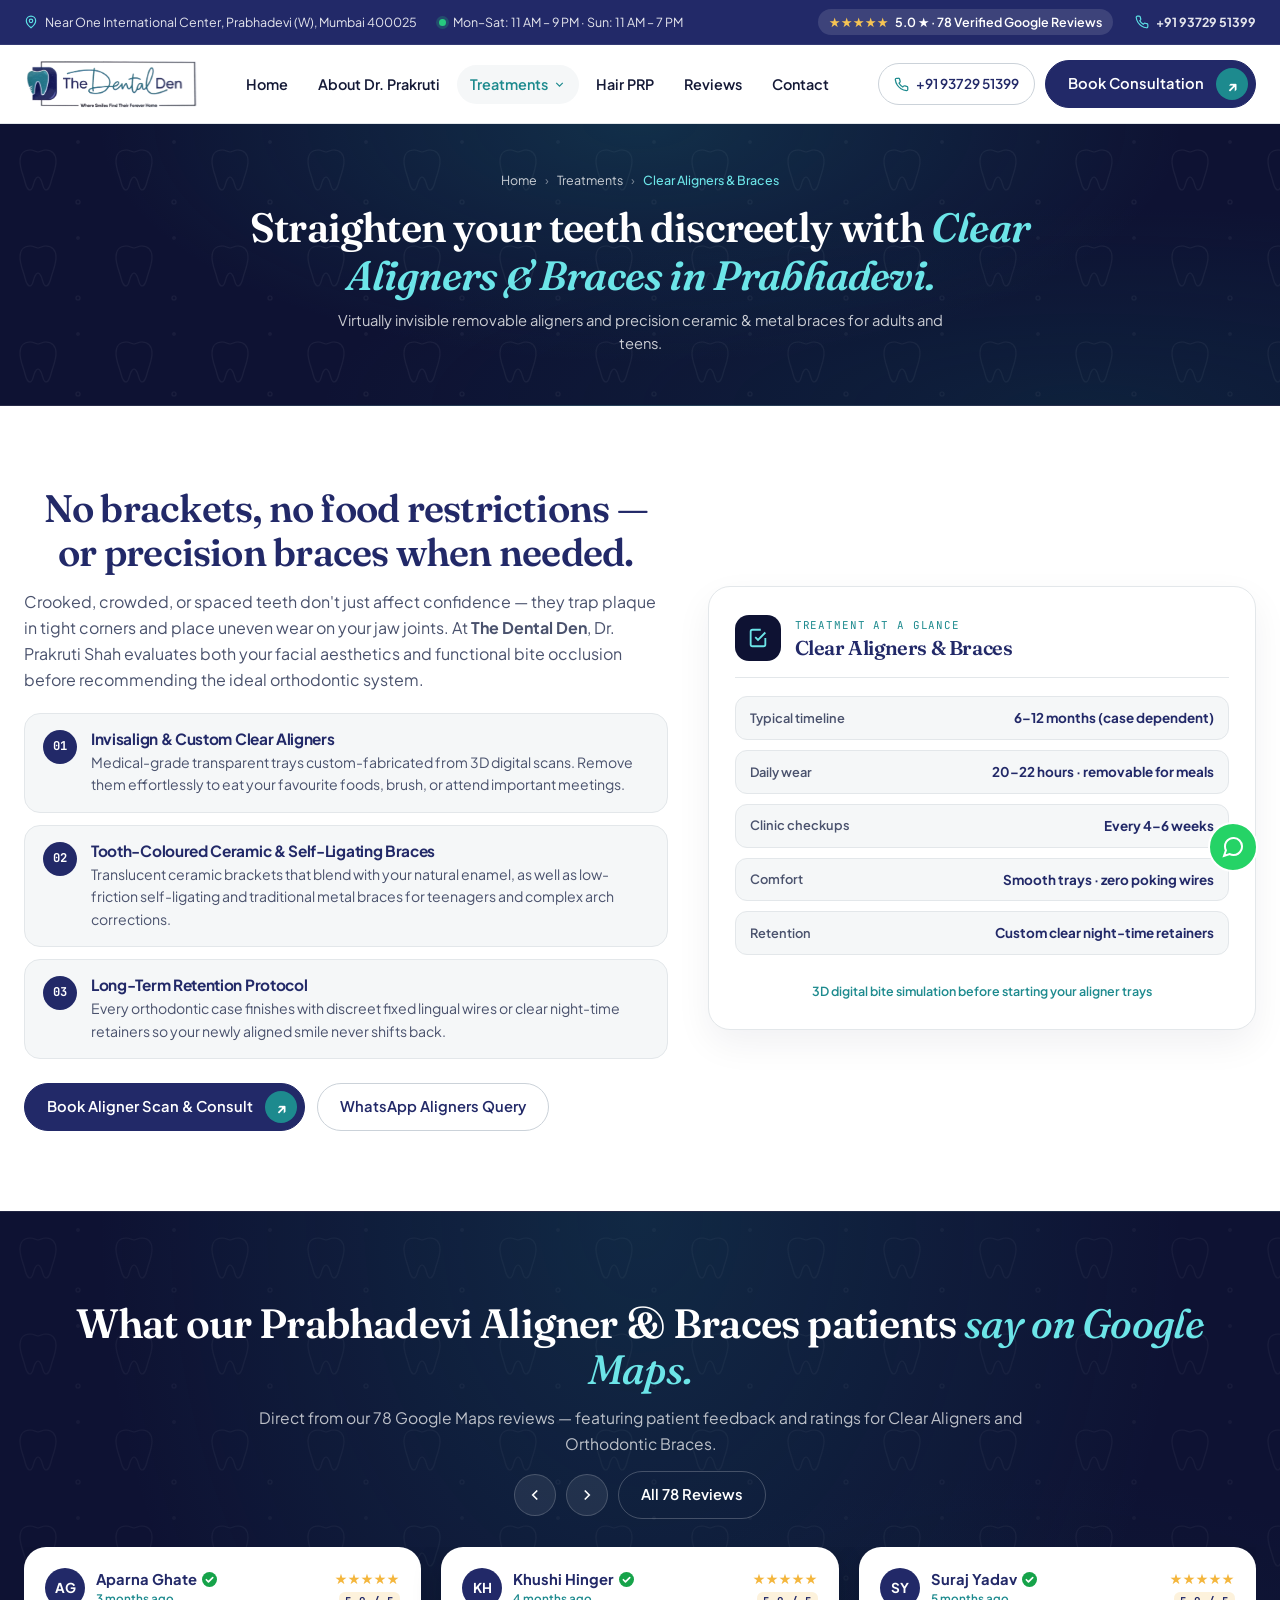
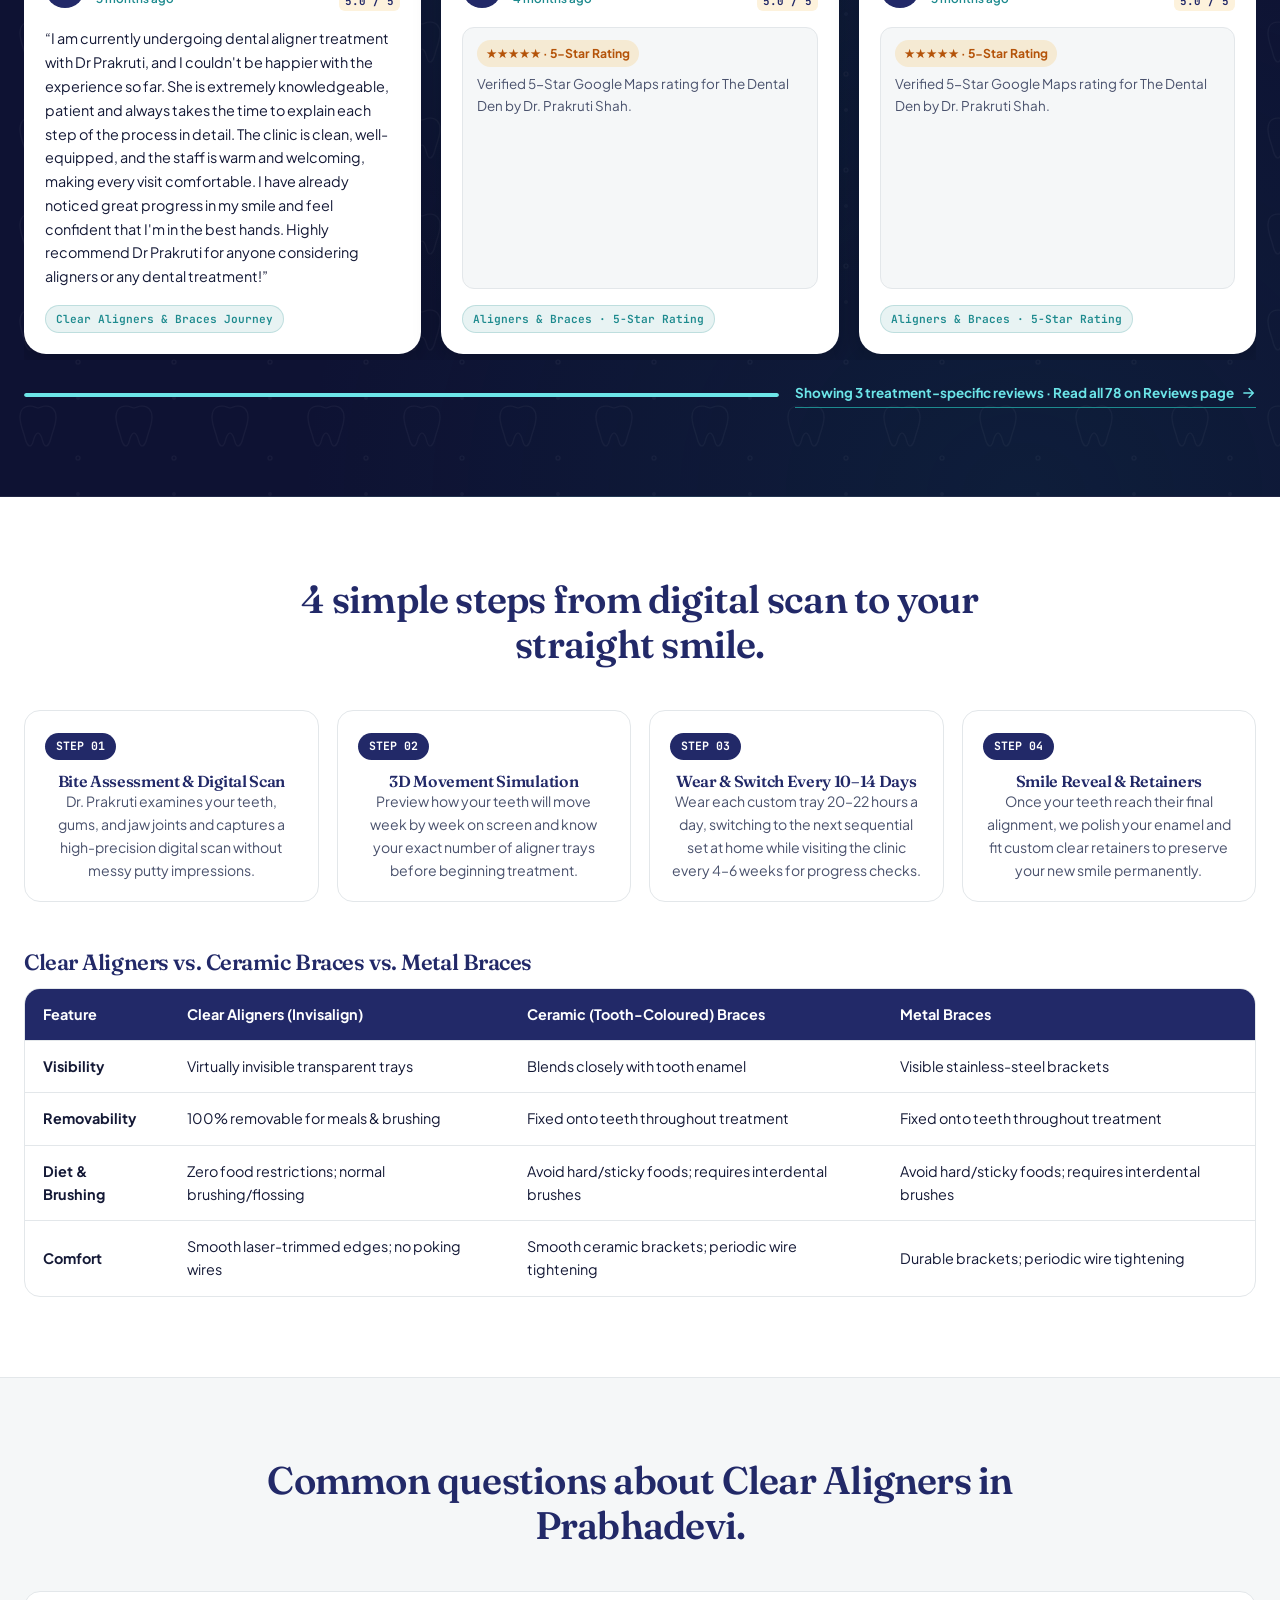
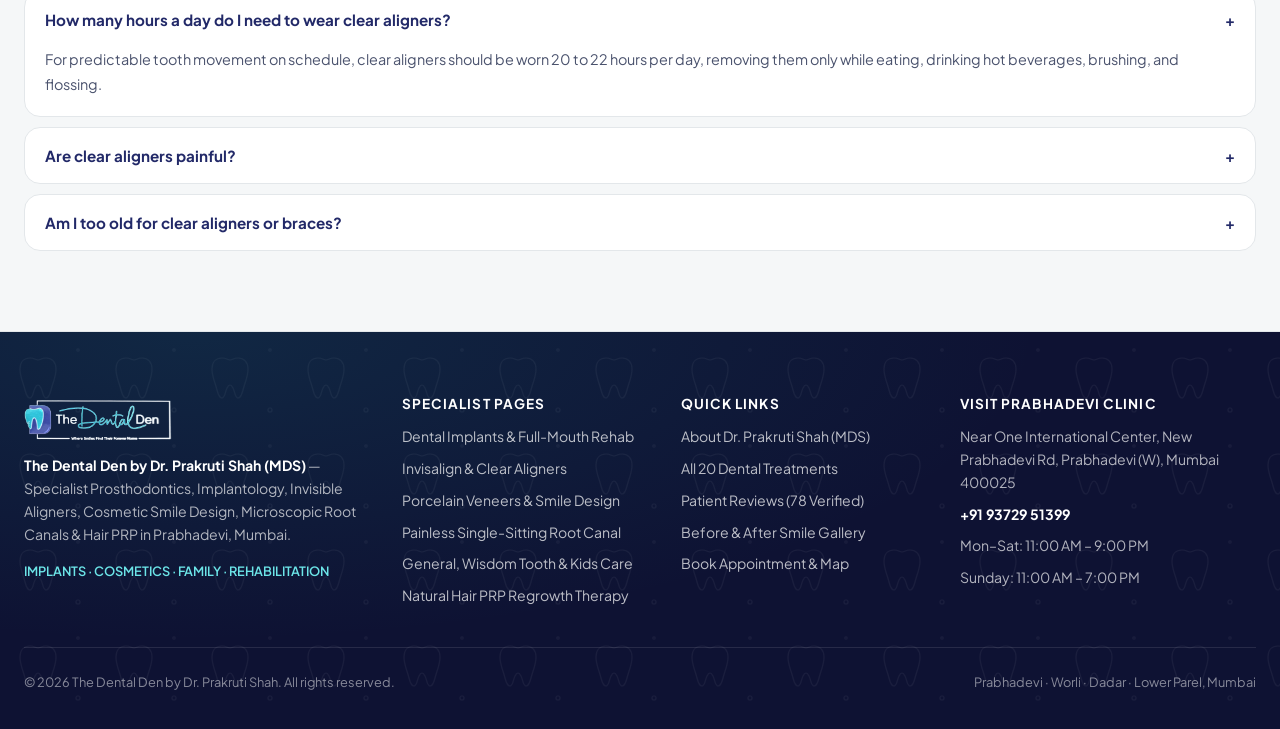
==== commit 6dff348a: "Add scroll-triggered mobile bottom bar, smooth Before/After preloading crossfade, and single-line re" ====
--- a/clear-aligners.html
+++ b/clear-aligners.html
@@ -252,8 +252,8 @@
               <div class="reviewer-meta">
                 <div class="reviewer-avatar">AG</div>
                 <div>
-                  <div class="reviewer-name">Aparna Ghate</div>
-                  <div class="reviewer-badge">Review #41 · <span class="rev-time-pill">3 months ago</span></div>
+                  <div class="reviewer-name"><span class="reviewer-name-text">Aparna Ghate</span></div>
+                  <div class="reviewer-badge"><span class="rev-time-pill">3 months ago</span></div>
                 </div>
               </div>
               <div class="review-rating-col" aria-label="5 out of 5 stars">
@@ -270,8 +270,8 @@
               <div class="reviewer-meta">
                 <div class="reviewer-avatar">KH</div>
                 <div>
-                  <div class="reviewer-name">Khushi Hinger</div>
-                  <div class="reviewer-badge">Review #56 · <span class="rev-time-pill">4 months ago</span></div>
+                  <div class="reviewer-name"><span class="reviewer-name-text">Khushi Hinger</span></div>
+                  <div class="reviewer-badge"><span class="rev-time-pill">4 months ago</span></div>
                 </div>
               </div>
               <div class="review-rating-col" aria-label="5 out of 5 stars">
@@ -291,8 +291,8 @@
               <div class="reviewer-meta">
                 <div class="reviewer-avatar">SY</div>
                 <div>
-                  <div class="reviewer-name">Suraj Yadav</div>
-                  <div class="reviewer-badge">Review #57 · <span class="rev-time-pill">5 months ago</span></div>
+                  <div class="reviewer-name"><span class="reviewer-name-text">Suraj Yadav</span></div>
+                  <div class="reviewer-badge"><span class="rev-time-pill">5 months ago</span></div>
                 </div>
               </div>
               <div class="review-rating-col" aria-label="5 out of 5 stars">
--- a/assets/styles.css
+++ b/assets/styles.css
@@ -5718,3 +5718,111 @@
     box-sizing: border-box !important;
   }
 }
+
+/* ==========================================================================
+   V18 — SCROLL-TRIGGERED MOBILE BOTTOM BAR, SMOOTH BEFORE/AFTER CROSSFADE,
+   & SINGLE-LINE REVIEWER NAME WITH GUARANTEED GREEN CHECKMARK
+   ========================================================================== */
+
+/* 1. Mobile Bottom Bar: Hidden on initial load; glides up smoothly once scrolled
+      past the halfway mark of the hero section, and hides smoothly on return to top */
+@media (max-width: 1023px) {
+  .mobile-bottom-bar {
+    opacity: 0;
+    visibility: hidden;
+    pointer-events: none;
+    transform: translate3d(0, calc(100% + 26px), 0);
+    transition:
+      transform 0.38s cubic-bezier(0.22, 1, 0.36, 1),
+      opacity 0.3s cubic-bezier(0.22, 1, 0.36, 1),
+      visibility 0.38s;
+    will-change: transform, opacity;
+  }
+
+  .mobile-bottom-bar.is-visible {
+    opacity: 1;
+    visibility: visible;
+    pointer-events: auto;
+    transform: translate3d(0, 0, 0);
+  }
+}
+
+/* 2. Before / After Studio Smooth Crossfade Transition (Home & Hair PRP pages) */
+.ba-viewport .ba-img-after,
+.ba-viewport .ba-img-before {
+  transition:
+    opacity 0.32s cubic-bezier(0.22, 1, 0.36, 1),
+    transform 0.36s cubic-bezier(0.22, 1, 0.36, 1),
+    filter 0.28s ease;
+  will-change: opacity, transform;
+}
+
+.ba-viewport.ba-switching .ba-img-after,
+.ba-viewport.ba-switching .ba-img-before {
+  opacity: 0.14;
+  transform: scale(1.012);
+  filter: blur(2px);
+  transition-duration: 0.14s;
+}
+
+/* 3. All Review Cards: Single-Line Name (Ellipsis if Long) + Adjacent Green Checkmark
+      + Review Timestamp cleanly below on all pages */
+.review-head {
+  display: flex;
+  align-items: flex-start;
+  justify-content: space-between;
+  gap: 10px;
+  min-width: 0;
+}
+
+.reviewer-meta {
+  display: flex;
+  align-items: center;
+  gap: 11px;
+  flex: 1 1 0%;
+  min-width: 0;
+  overflow: hidden;
+}
+
+.reviewer-avatar {
+  flex-shrink: 0;
+}
+
+.reviewer-meta > div:last-child {
+  flex: 1 1 0%;
+  min-width: 0;
+  overflow: hidden;
+}
+
+.reviewer-name {
+  display: flex !important;
+  align-items: center;
+  gap: 5px;
+  max-width: 100%;
+  min-width: 0;
+  line-height: 1.3;
+  white-space: nowrap;
+}
+
+.reviewer-name-text {
+  display: block;
+  overflow: hidden;
+  text-overflow: ellipsis;
+  white-space: nowrap;
+  min-width: 0;
+}
+
+.reviewer-name::after {
+  flex-shrink: 0;
+  margin-left: 0 !important;
+  vertical-align: middle;
+}
+
+.reviewer-badge {
+  display: block;
+  margin-top: 2px;
+  white-space: nowrap;
+  overflow: hidden;
+  text-overflow: ellipsis;
+  line-height: 1.3;
+}
